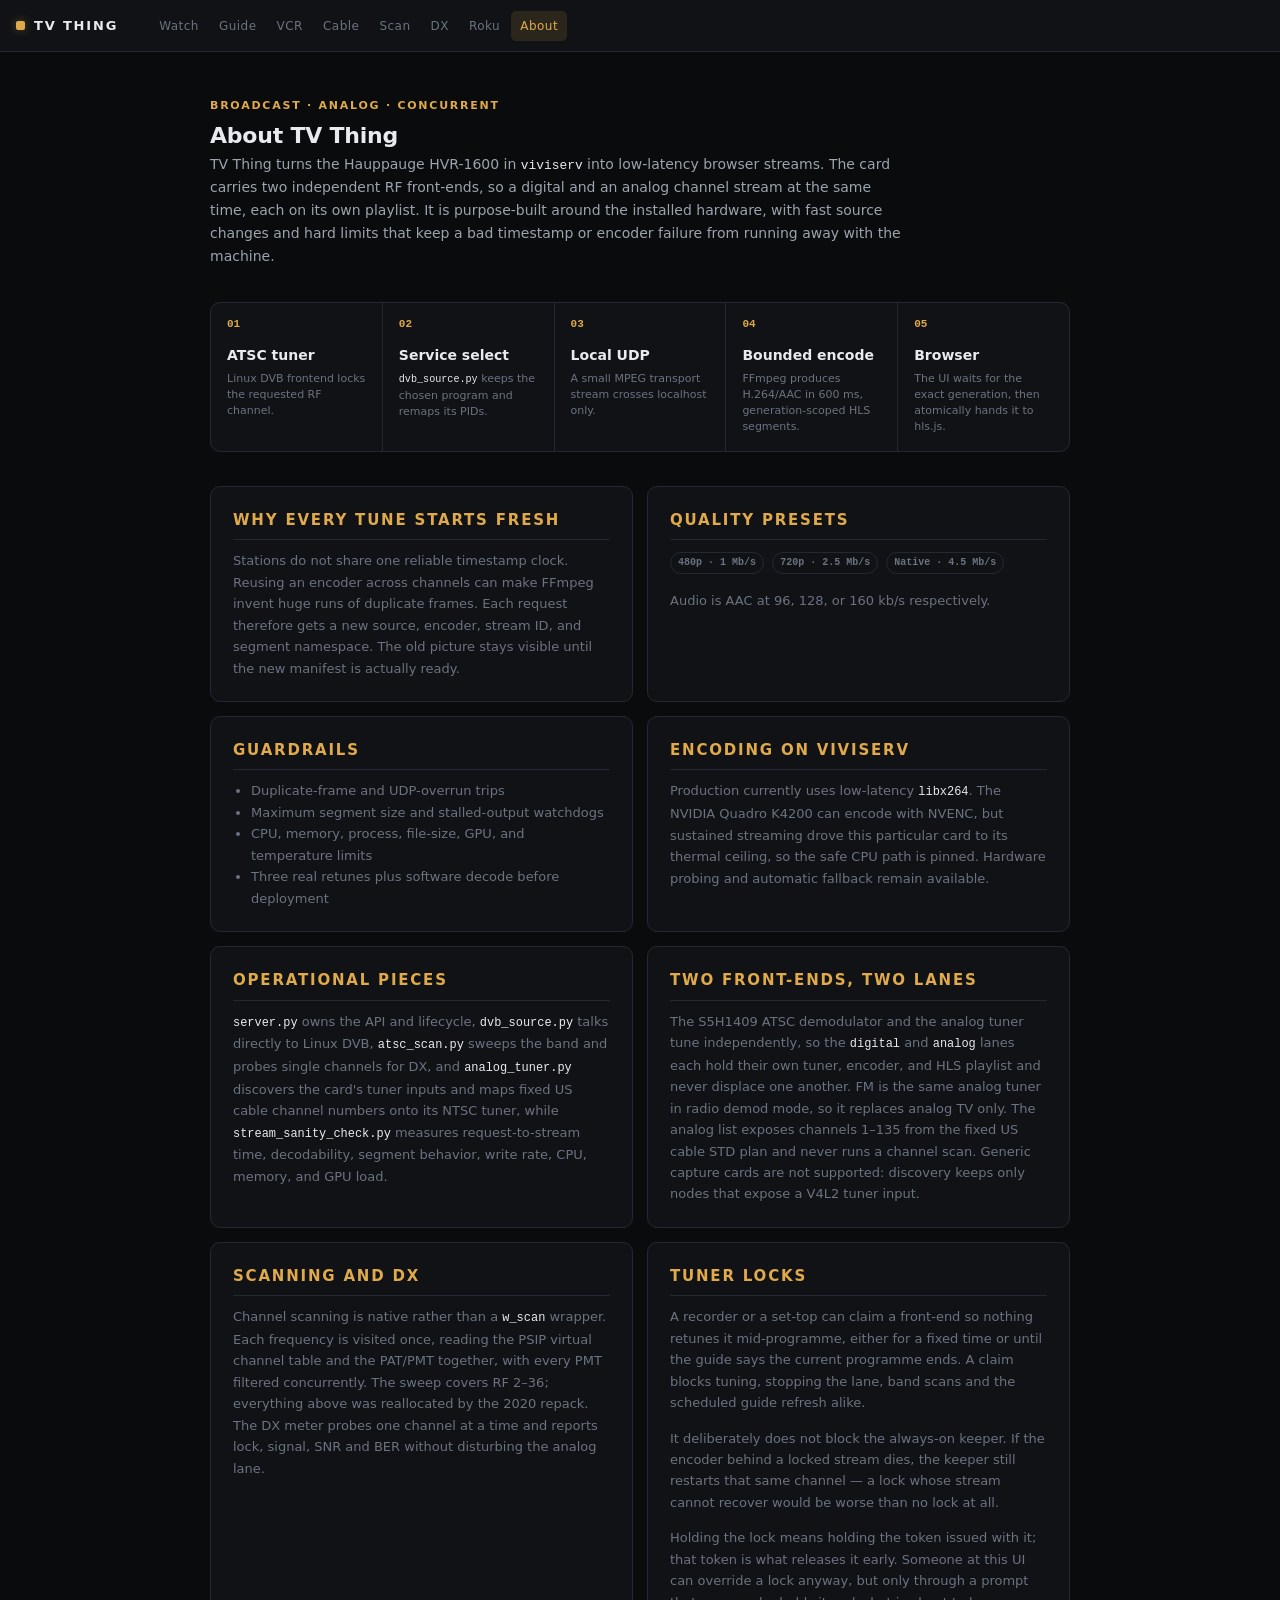
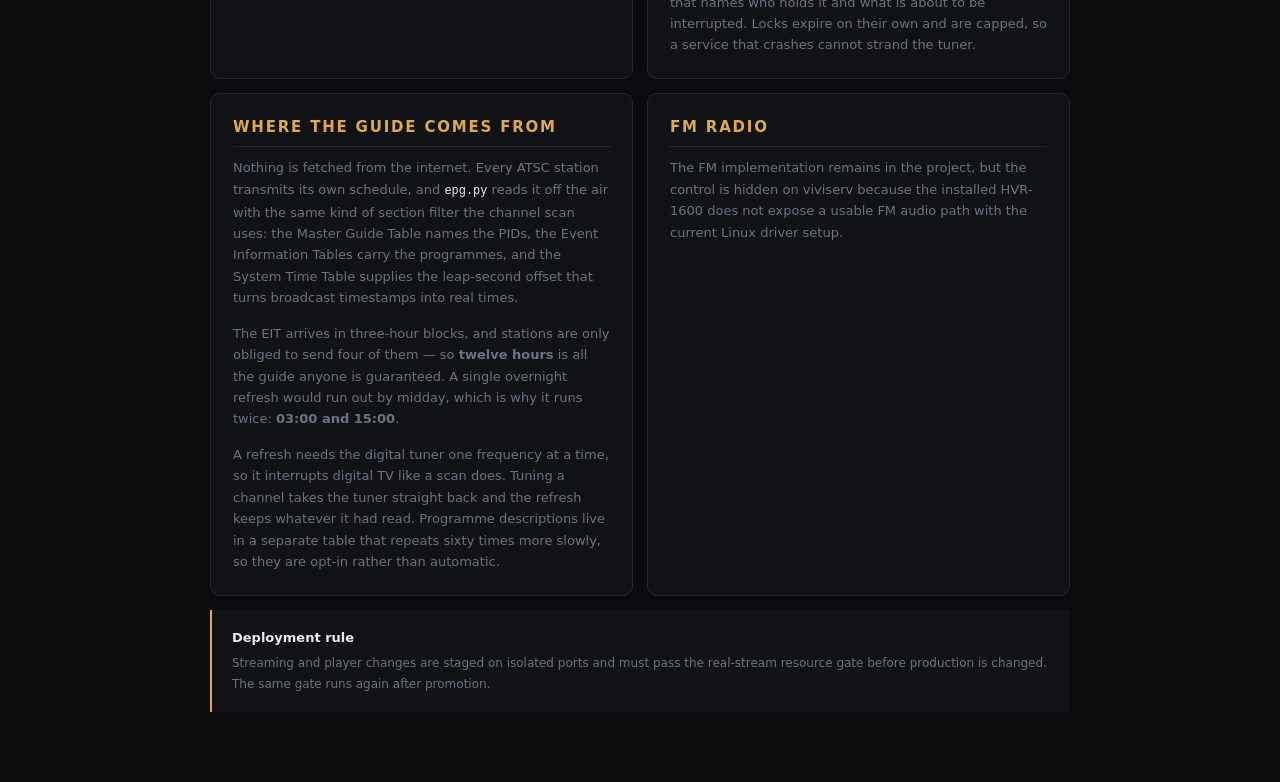
==== static/about.html @ 924cda26 "Roku engineering page and nav link roku.html shows what the Roku is showing and its generation, the " ====
<!DOCTYPE html>
<html lang="en">
<head>
  <meta charset="UTF-8">
  <meta name="viewport" content="width=device-width, initial-scale=1.0">
  <title>About · TV Thing</title>
  <link rel="icon" type="image/svg+xml" href="favicon.svg">
  <link rel="stylesheet" href="app.css">
  <style>
    body { min-height: 100vh; background: var(--bg); }
    .page { width: min(920px, calc(100% - 32px)); margin: 0 auto; padding: 46px 0 72px; }
    .eyebrow {
      color: var(--accent); font-size: 11px; font-weight: 700;
      letter-spacing: .16em; text-transform: uppercase;
    }
    h1 { margin: 10px 0 12px; font-size: clamp(32px, 6vw, 54px); line-height: 1; }
    .lede { max-width: 700px; color: var(--text-mute); font-size: 16px; line-height: 1.65; }
    .flow {
      display: grid; grid-template-columns: repeat(5, 1fr); gap: 1px;
      margin: 34px 0; overflow: hidden; border: 1px solid var(--border);
      border-radius: 10px; background: var(--border);
    }
    .flow-step { min-height: 108px; padding: 16px; background: var(--surface); }
    .flow-num { color: var(--accent); font: 600 11px/1 var(--mono); }
    .flow-name { margin-top: 15px; font-weight: 650; }
    .flow-sub { margin-top: 5px; color: var(--text-mute); font-size: 11px; line-height: 1.45; }
    .grid { display: grid; grid-template-columns: repeat(2, 1fr); gap: 14px; }
    .card { padding: 22px; border: 1px solid var(--border); border-radius: 10px; background: var(--surface); }
    .card h2 { margin: 0 0 10px; font-size: 15px; }
    .card p, .card li { color: var(--text-mute); font-size: 13px; line-height: 1.65; }
    .card p:last-child { margin-bottom: 0; }
    .card ul { margin: 8px 0 0; padding-left: 18px; }
    .tag {
      display: inline-block; margin: 2px 4px 2px 0; padding: 3px 7px;
      border: 1px solid var(--border); border-radius: 999px;
      color: var(--text-mute); font: 600 10px/1.4 var(--mono);
    }
    code { color: var(--text); font-family: var(--mono); font-size: .92em; }
    .note { margin-top: 14px; padding: 18px 20px; border-left: 2px solid var(--accent); background: var(--surface); }
    .note strong { display: block; margin-bottom: 5px; font-size: 13px; }
    .note span { color: var(--text-mute); font-size: 12px; line-height: 1.55; }
    @media (max-width: 760px) {
      .flow { grid-template-columns: 1fr; }
      .flow-step { min-height: 0; }
      .grid { grid-template-columns: 1fr; }
    }
  </style>
</head>
<body>
  <header class="topbar">
    <a class="brand" href="./"><span class="brand-mark"></span><span>TV Thing</span></a>
    <nav class="nav" aria-label="Pages">
      <a class="navlink" href="./">Watch</a>
      <a class="navlink" href="guide.html">Guide</a>
      <a class="navlink" href="vcr.html">VCR</a>
      <a class="navlink" href="cable.html">Cable</a>
      <a class="navlink" href="rescan.html">Scan</a>
      <a class="navlink" href="dx.html">DX</a>
      <a class="navlink" href="roku.html">Roku</a>
      <a class="navlink" href="about.html" aria-current="page">About</a>
    </nav>
  </header>

  <main class="page">
    <div class="eyebrow">Broadcast · analog · concurrent</div>
    <h1>About TV Thing</h1>
    <p class="lede">
      TV Thing turns the Hauppauge HVR-1600 in <code>viviserv</code> into
      low-latency browser streams. The card carries two independent RF
      front-ends, so a digital and an analog channel stream at the same time,
      each on its own playlist. It is purpose-built around the installed
      hardware, with fast source changes and hard limits that keep a bad
      timestamp or encoder failure from running away with the machine.
    </p>

    <section class="flow" aria-label="Broadcast processing path">
      <div class="flow-step"><div class="flow-num">01</div><div class="flow-name">ATSC tuner</div><div class="flow-sub">Linux DVB frontend locks the requested RF channel.</div></div>
      <div class="flow-step"><div class="flow-num">02</div><div class="flow-name">Service select</div><div class="flow-sub"><code>dvb_source.py</code> keeps the chosen program and remaps its PIDs.</div></div>
      <div class="flow-step"><div class="flow-num">03</div><div class="flow-name">Local UDP</div><div class="flow-sub">A small MPEG transport stream crosses localhost only.</div></div>
      <div class="flow-step"><div class="flow-num">04</div><div class="flow-name">Bounded encode</div><div class="flow-sub">FFmpeg produces H.264/AAC in 600 ms, generation-scoped HLS segments.</div></div>
      <div class="flow-step"><div class="flow-num">05</div><div class="flow-name">Browser</div><div class="flow-sub">The UI waits for the exact generation, then atomically hands it to hls.js.</div></div>
    </section>

    <section class="grid">
      <article class="card">
        <h2>Why every tune starts fresh</h2>
        <p>
          Stations do not share one reliable timestamp clock. Reusing an encoder
          across channels can make FFmpeg invent huge runs of duplicate frames.
          Each request therefore gets a new source, encoder, stream ID, and
          segment namespace. The old picture stays visible until the new
          manifest is actually ready.
        </p>
      </article>

      <article class="card">
        <h2>Quality presets</h2>
        <p>
          <span class="tag">480p · 1 Mb/s</span>
          <span class="tag">720p · 2.5 Mb/s</span>
          <span class="tag">Native · 4.5 Mb/s</span>
        </p>
        <p>Audio is AAC at 96, 128, or 160 kb/s respectively.</p>
      </article>

      <article class="card">
        <h2>Guardrails</h2>
        <ul>
          <li>Duplicate-frame and UDP-overrun trips</li>
          <li>Maximum segment size and stalled-output watchdogs</li>
          <li>CPU, memory, process, file-size, GPU, and temperature limits</li>
          <li>Three real retunes plus software decode before deployment</li>
        </ul>
      </article>

      <article class="card">
        <h2>Encoding on viviserv</h2>
        <p>
          Production currently uses low-latency <code>libx264</code>. The NVIDIA
          Quadro K4200 can encode with NVENC, but sustained streaming drove this
          particular card to its thermal ceiling, so the safe CPU path is pinned.
          Hardware probing and automatic fallback remain available.
        </p>
      </article>

      <article class="card">
        <h2>Operational pieces</h2>
        <p>
          <code>server.py</code> owns the API and lifecycle,
          <code>dvb_source.py</code> talks directly to Linux DVB,
          <code>atsc_scan.py</code> sweeps the band and probes single
          channels for DX, and
          <code>analog_tuner.py</code> discovers the card's tuner inputs and
          maps fixed US cable channel numbers onto its NTSC tuner, while
          <code>stream_sanity_check.py</code> measures request-to-stream time,
          decodability, segment behavior, write rate, CPU, memory, and GPU load.
        </p>
      </article>

      <article class="card">
        <h2>Two front-ends, two lanes</h2>
        <p>
          The S5H1409 ATSC demodulator and the analog tuner tune
          independently, so the <code>digital</code> and <code>analog</code>
          lanes each hold their own tuner, encoder, and HLS playlist and never
          displace one another. FM is the same analog tuner in radio demod
          mode, so it replaces analog TV only. The analog list exposes
          channels 1–135 from the fixed US cable STD plan and never runs a
          channel scan. Generic capture cards are not supported: discovery
          keeps only nodes that expose a V4L2 tuner input.
        </p>
      </article>

      <article class="card">
        <h2>Scanning and DX</h2>
        <p>
          Channel scanning is native rather than a <code>w_scan</code> wrapper.
          Each frequency is visited once, reading the PSIP virtual channel
          table and the PAT/PMT together, with every PMT filtered
          concurrently. The sweep covers RF 2–36; everything above was
          reallocated by the 2020 repack. The DX meter probes one channel at a
          time and reports lock, signal, SNR and BER without disturbing the
          analog lane.
        </p>
      </article>

      <article class="card">
        <h2>Tuner locks</h2>
        <p>
          A recorder or a set-top can claim a front-end so nothing retunes it
          mid-programme, either for a fixed time or until the guide says the
          current programme ends. A claim blocks tuning, stopping the lane,
          band scans and the scheduled guide refresh alike.
        </p>
        <p>
          It deliberately does not block the always-on keeper. If the encoder
          behind a locked stream dies, the keeper still restarts that same
          channel — a lock whose stream cannot recover would be worse than no
          lock at all.
        </p>
        <p>
          Holding the lock means holding the token issued with it; that token
          is what releases it early. Someone at this UI can override a lock
          anyway, but only through a prompt that names who holds it and what
          is about to be interrupted. Locks expire on their own and are
          capped, so a service that crashes cannot strand the tuner.
        </p>
      </article>

      <article class="card">
        <h2>Where the guide comes from</h2>
        <p>
          Nothing is fetched from the internet. Every ATSC station transmits
          its own schedule, and <code>epg.py</code> reads it off the air with
          the same kind of section filter the channel scan uses: the Master
          Guide Table names the PIDs, the Event Information Tables carry the
          programmes, and the System Time Table supplies the leap-second
          offset that turns broadcast timestamps into real times.
        </p>
        <p>
          The EIT arrives in three-hour blocks, and stations are only obliged
          to send four of them — so <strong>twelve hours</strong> is all the
          guide anyone is guaranteed. A single overnight refresh would run out
          by midday, which is why it runs twice: <strong>03:00 and
          15:00</strong>.
        </p>
        <p>
          A refresh needs the digital tuner one frequency at a time, so it
          interrupts digital TV like a scan does. Tuning a channel takes the
          tuner straight back and the refresh keeps whatever it had read.
          Programme descriptions live in a separate table that repeats sixty
          times more slowly, so they are opt-in rather than automatic.
        </p>
      </article>

      <article class="card">
        <h2>FM radio</h2>
        <p>
          The FM implementation remains in the project, but the control is hidden
          on viviserv because the installed HVR-1600 does not expose a usable FM
          audio path with the current Linux driver setup.
        </p>
      </article>
    </section>

    <aside class="note">
      <strong>Deployment rule</strong>
      <span>Streaming and player changes are staged on isolated ports and must pass the real-stream resource gate before production is changed. The same gate runs again after promotion.</span>
    </aside>
  </main>
</body>
</html>
---- static/app.css ----
/* TV Thing — shared interface styles */

:root {
  color-scheme: dark;

  --bg: #0a0b0d;
  --surface: #101216;
  --surface-2: #161920;
  --surface-3: #1d212a;
  --border: #232833;
  --border-strong: #313846;

  --text: #e8eaed;
  --text-dim: #9ba3af;
  --text-mute: #6b7280;

  --accent: #e0a94a;
  --accent-soft: rgba(224, 169, 74, 0.13);
  --accent-line: rgba(224, 169, 74, 0.38);

  --ok: #4ade80;
  --warn: #fbbf24;
  --err: #f87171;

  --r-sm: 5px;
  --r-md: 8px;
  --r-lg: 12px;
  --r-full: 999px;

  --font: ui-sans-serif, system-ui, -apple-system, "Segoe UI", Roboto,
          "Helvetica Neue", Arial, sans-serif;
  --mono: ui-monospace, SFMono-Regular, "SF Mono", Menlo, Consolas, monospace;

  --header-h: 52px;
  --transport-h: 56px;
  --panel-w: 340px;

  --ease: cubic-bezier(0.2, 0, 0.2, 1);
}

* { box-sizing: border-box; margin: 0; padding: 0; }

html, body { height: 100%; }

/* A component's own display rule must never resurrect a hidden element
   (the FM Radio tab showed despite `hidden`). */
[hidden] { display: none !important; }

body {
  background: var(--bg);
  color: var(--text);
  font-family: var(--font);
  font-size: 14px;
  line-height: 1.5;
  -webkit-font-smoothing: antialiased;
}

:focus-visible {
  outline: 2px solid var(--accent);
  outline-offset: 2px;
  border-radius: var(--r-sm);
}

.num { font-variant-numeric: tabular-nums; }

/* ---------- Top bar ---------- */

.topbar {
  display: flex;
  align-items: center;
  gap: 14px;
  height: var(--header-h);
  padding: 0 16px;
  background: var(--surface);
  border-bottom: 1px solid var(--border);
  flex-shrink: 0;
}

.brand {
  display: flex;
  align-items: center;
  gap: 9px;
  font-size: 13px;
  font-weight: 650;
  letter-spacing: 0.14em;
  text-transform: uppercase;
  color: var(--text);
  text-decoration: none;
  white-space: nowrap;
}

.brand-mark {
  width: 9px;
  height: 9px;
  border-radius: 2px;
  background: var(--accent);
  box-shadow: 0 0 10px var(--accent-line);
  flex-shrink: 0;
}

.spacer { flex: 1; }

/* Every page carries the same brand + nav, in the same order, left-aligned,
   so the links sit at identical x positions no matter which page is open or
   whether it has a scrollbar. Page-specific controls go in .topbar-tools on
   the right, where they cannot push the nav around. */
.nav {
  display: flex;
  align-items: center;
  gap: 2px;
  margin-left: 18px;
  min-width: 0;
  overflow-x: auto;
  scrollbar-width: none;
}
.nav::-webkit-scrollbar { display: none; }

.topbar-tools {
  display: flex;
  align-items: center;
  gap: 10px;
  margin-left: auto;
  min-width: 0;
  padding-left: 12px;
}

.navlink {
  color: var(--text-mute);
  text-decoration: none;
  font-size: 12px;
  font-weight: 500;
  letter-spacing: 0.04em;
  padding: 6px 9px;
  border-radius: var(--r-sm);
  transition: color 0.15s var(--ease), background 0.15s var(--ease);
  white-space: nowrap;
}
.navlink:hover { color: var(--text); background: var(--surface-3); }
.navlink[aria-current="page"] {
  color: var(--accent);
  background: var(--accent-soft);
}

@media (max-width: 720px) {
  .topbar { gap: 8px; padding: 0 10px; }
  .nav { margin-left: 4px; }
  .navlink { padding: 6px 7px; }
}
@media (max-width: 560px) {
  .brand > span:last-child { display: none; }
}

/* ---------- Segmented control ---------- */

.segmented {
  display: inline-flex;
  padding: 2px;
  gap: 2px;
  background: var(--surface-2);
  border: 1px solid var(--border);
  border-radius: var(--r-md);
}

.segmented button {
  display: inline-flex;
  align-items: center;
  gap: 6px;
  padding: 5px 13px;
  font-family: inherit;
  font-size: 12px;
  font-weight: 600;
  letter-spacing: 0.04em;
  color: var(--text-mute);
  background: none;
  border: none;
  border-radius: 6px;
  cursor: pointer;
  transition: all 0.15s var(--ease);
  white-space: nowrap;
}
.segmented button:hover { color: var(--text-dim); background: var(--surface-3); }
.segmented button[aria-selected="true"] {
  background: var(--accent-soft);
  color: var(--accent);
  box-shadow: inset 0 0 0 1px var(--accent-line);
}

/* ---------- Buttons ---------- */

.btn {
  display: inline-flex;
  align-items: center;
  justify-content: center;
  gap: 7px;
  padding: 7px 15px;
  font-family: inherit;
  font-size: 12px;
  font-weight: 600;
  letter-spacing: 0.04em;
  color: var(--text-dim);
  background: var(--surface-2);
  border: 1px solid var(--border-strong);
  border-radius: var(--r-md);
  cursor: pointer;
  transition: all 0.15s var(--ease);
  white-space: nowrap;
}
.btn:hover:not(:disabled) {
  background: var(--surface-3);
  color: var(--text);
  border-color: #3d4553;
}
.btn:disabled { opacity: 0.4; cursor: not-allowed; }

.btn-accent {
  background: var(--accent);
  border-color: var(--accent);
  color: #16130c;
}
.btn-accent:hover:not(:disabled) {
  background: #eab452;
  border-color: #eab452;
  color: #16130c;
}

.btn-icon { padding: 7px 10px; }

/* ---------- Status pill ---------- */

.status-pill {
  display: inline-flex;
  align-items: center;
  gap: 7px;
  padding: 4px 11px 4px 9px;
  font-size: 11.5px;
  font-weight: 500;
  color: var(--text-dim);
  background: var(--surface-2);
  border: 1px solid var(--border);
  border-radius: var(--r-full);
  max-width: 42ch;
  overflow: hidden;
  text-overflow: ellipsis;
  white-space: nowrap;
}

.dot {
  width: 6px;
  height: 6px;
  border-radius: 50%;
  background: var(--text-mute);
  flex-shrink: 0;
  transition: background 0.2s var(--ease), box-shadow 0.2s var(--ease);
}
.dot.live { background: var(--ok); box-shadow: 0 0 8px rgba(74, 222, 128, 0.6); }
.dot.busy { background: var(--warn); box-shadow: 0 0 8px rgba(251, 191, 36, 0.5); }
.dot.error { background: var(--err); box-shadow: 0 0 8px rgba(248, 113, 113, 0.5); }

/* ---------- Signal meter ---------- */

.meter {
  display: flex;
  align-items: flex-end;
  gap: 2px;
  height: 13px;
}
.meter i {
  display: block;
  width: 3px;
  background: var(--surface-3);
  border-radius: 1px;
  transition: background 0.25s var(--ease);
}
.meter i:nth-child(1) { height: 38%; }
.meter i:nth-child(2) { height: 54%; }
.meter i:nth-child(3) { height: 70%; }
.meter i:nth-child(4) { height: 85%; }
.meter i:nth-child(5) { height: 100%; }
.meter i.on { background: var(--accent); }

/* ---------- Lists ---------- */

.list { display: flex; flex-direction: column; }

.list-item {
  display: flex;
  align-items: center;
  gap: 11px;
  width: 100%;
  padding: 9px 14px;
  font-family: inherit;
  font-size: 13px;
  text-align: left;
  color: var(--text-dim);
  background: none;
  border: none;
  border-left: 2px solid transparent;
  border-bottom: 1px solid var(--border);
  cursor: pointer;
  transition: background 0.12s var(--ease), color 0.12s var(--ease);
}
.list-item:hover { background: var(--surface-2); color: var(--text); }
.list-item[aria-current="true"] {
  background: var(--accent-soft);
  border-left-color: var(--accent);
  color: var(--accent);
}

.item-key {
  min-width: 3.4em;
  font-weight: 650;
  font-size: 12.5px;
  color: var(--text-mute);
  font-variant-numeric: tabular-nums;
  flex-shrink: 0;
}
.list-item:hover .item-key { color: var(--text-dim); }
.list-item[aria-current="true"] .item-key { color: var(--accent); }

.item-body { min-width: 0; flex: 1; }
.item-name {
  overflow: hidden;
  text-overflow: ellipsis;
  white-space: nowrap;
  font-weight: 500;
}
.item-sub {
  font-size: 11px;
  color: var(--text-mute);
  overflow: hidden;
  text-overflow: ellipsis;
  white-space: nowrap;
}

.item-tag {
  font-size: 10.5px;
  font-weight: 600;
  letter-spacing: 0.05em;
  color: var(--text-mute);
  background: var(--surface-2);
  border: 1px solid var(--border);
  border-radius: var(--r-sm);
  padding: 2px 6px;
  flex-shrink: 0;
  font-variant-numeric: tabular-nums;
}

/* ---------- Form fields ---------- */

.field {
  width: 100%;
  padding: 8px 12px;
  font-family: inherit;
  font-size: 13px;
  color: var(--text);
  background: var(--surface-2);
  border: 1px solid var(--border);
  border-radius: var(--r-md);
  transition: border-color 0.15s var(--ease);
}
.field::placeholder { color: var(--text-mute); }
.field:focus {
  outline: none;
  border-color: var(--accent-line);
}

/* ---------- Notices ---------- */

.notice {
  padding: 12px 14px;
  font-size: 12.5px;
  line-height: 1.6;
  color: var(--text-dim);
  background: var(--surface-2);
  border: 1px solid var(--border);
  border-left: 2px solid var(--warn);
  border-radius: var(--r-md);
}
.notice strong { color: var(--text); font-weight: 600; }
.notice code {
  font-family: var(--mono);
  font-size: 11.5px;
  color: var(--accent);
  background: rgba(0, 0, 0, 0.35);
  padding: 1px 5px;
  border-radius: 3px;
  word-break: break-word;
}
.notice.error { border-left-color: var(--err); }

/* ---------- Scrollbars ---------- */

.scroll {
  overflow-y: auto;
  scrollbar-width: thin;
  scrollbar-color: var(--border-strong) transparent;
}
.scroll::-webkit-scrollbar { width: 8px; }
.scroll::-webkit-scrollbar-track { background: transparent; }
.scroll::-webkit-scrollbar-thumb {
  background: var(--border-strong);
  border-radius: 4px;
  border: 2px solid var(--surface);
}
.scroll::-webkit-scrollbar-thumb:hover { background: #3d4553; }

/* ---------- Section heading ---------- */

.section-label {
  font-size: 10.5px;
  font-weight: 700;
  letter-spacing: 0.13em;
  text-transform: uppercase;
  color: var(--text-mute);
}

/* ---------- Document pages (about / rescan) ---------- */

.page {
  max-width: 860px;
  margin: 0 auto;
  padding: 32px 24px 64px;
}

.page h1 {
  font-size: 22px;
  font-weight: 650;
  letter-spacing: -0.01em;
  margin-bottom: 6px;
}

.page .lede {
  color: var(--text-dim);
  font-size: 14px;
  margin-bottom: 32px;
}

.page h2 {
  font-size: 12px;
  font-weight: 700;
  letter-spacing: 0.12em;
  text-transform: uppercase;
  color: var(--accent);
  margin: 36px 0 14px;
  padding-bottom: 8px;
  border-bottom: 1px solid var(--border);
}

.page p { color: var(--text-dim); margin-bottom: 14px; }
.page a { color: var(--accent); }

.card {
  background: var(--surface);
  border: 1px solid var(--border);
  border-radius: var(--r-lg);
  padding: 18px;
}

.grid-2 {
  display: grid;
  grid-template-columns: repeat(auto-fit, minmax(240px, 1fr));
  gap: 14px;
}

.kv { display: flex; flex-direction: column; gap: 9px; }
.kv-row {
  display: flex;
  justify-content: space-between;
  gap: 16px;
  font-size: 13px;
  padding-bottom: 9px;
  border-bottom: 1px solid var(--border);
}
.kv-row:last-child { border-bottom: none; padding-bottom: 0; }
.kv-row dt { color: var(--text-mute); }
.kv-row dd { color: var(--text); text-align: right; font-variant-numeric: tabular-nums; }

@media (max-width: 640px) {
  .page { padding: 24px 16px 48px; }
}
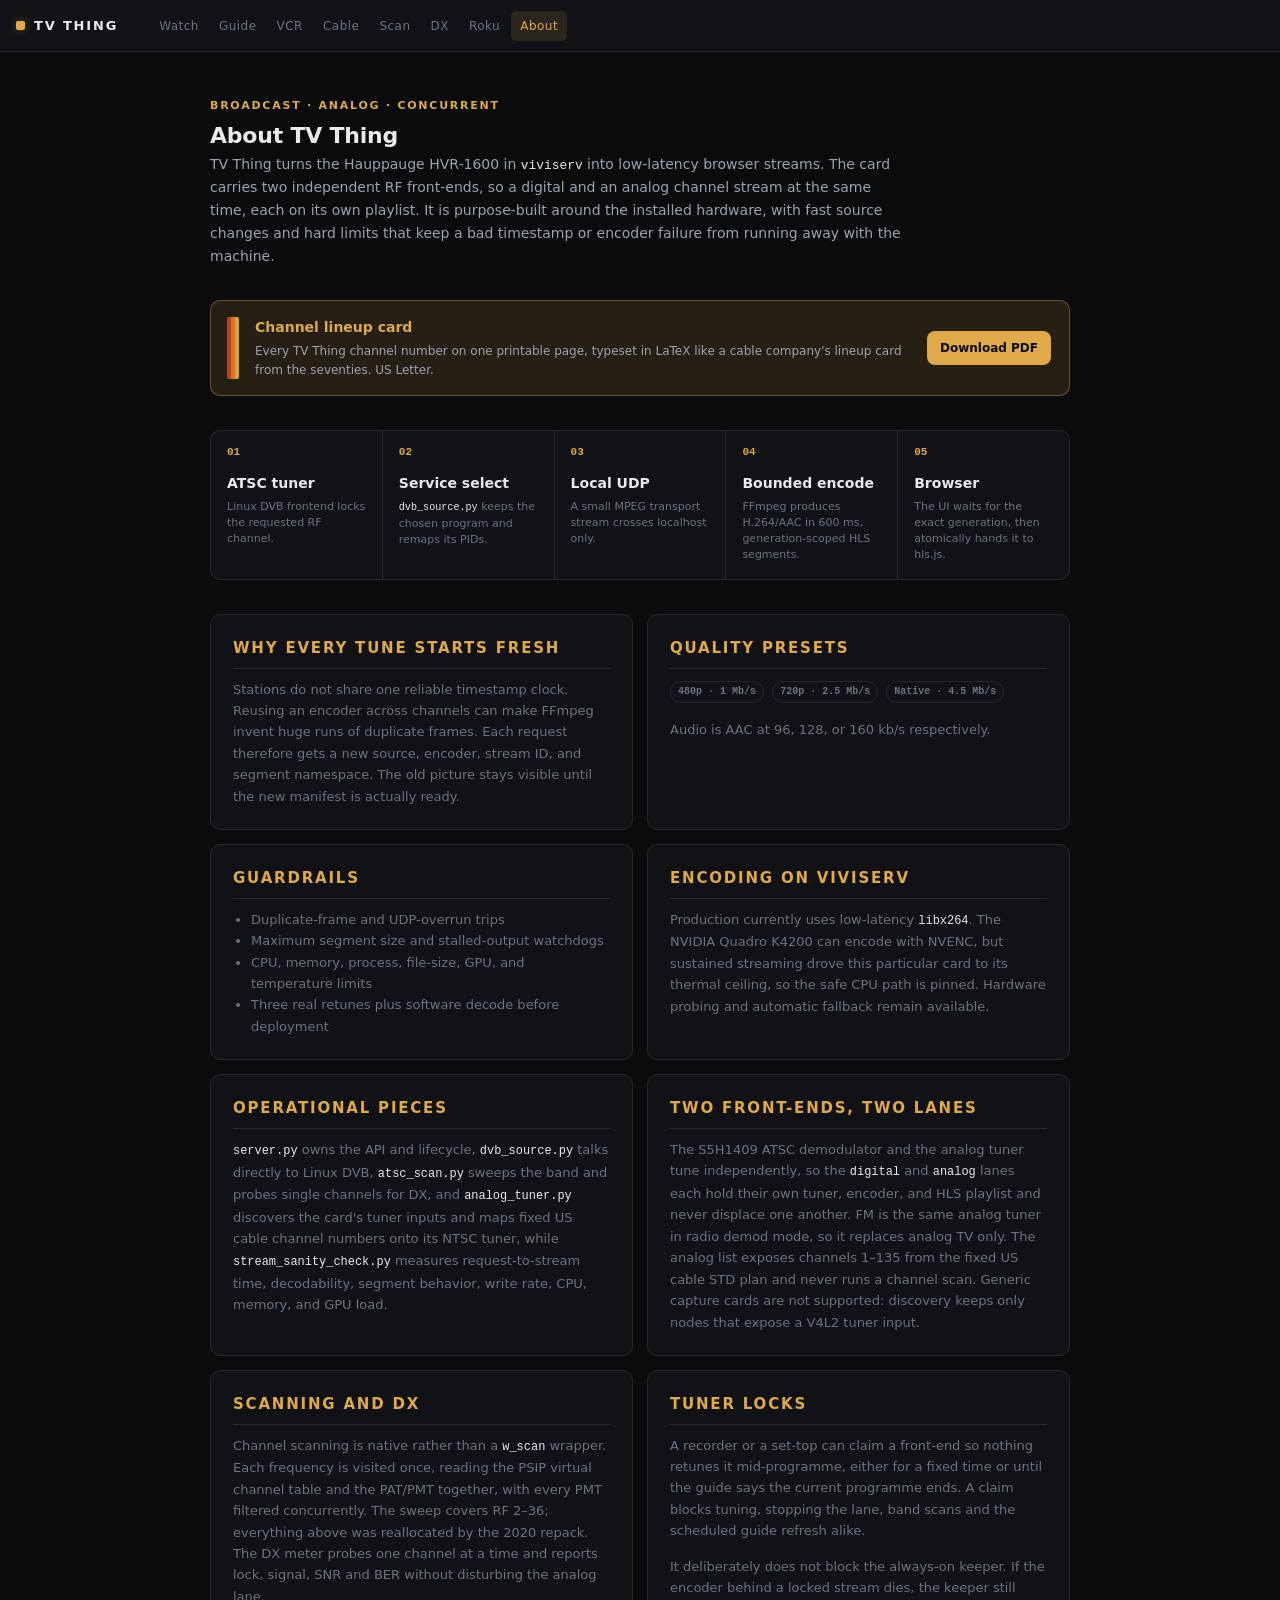
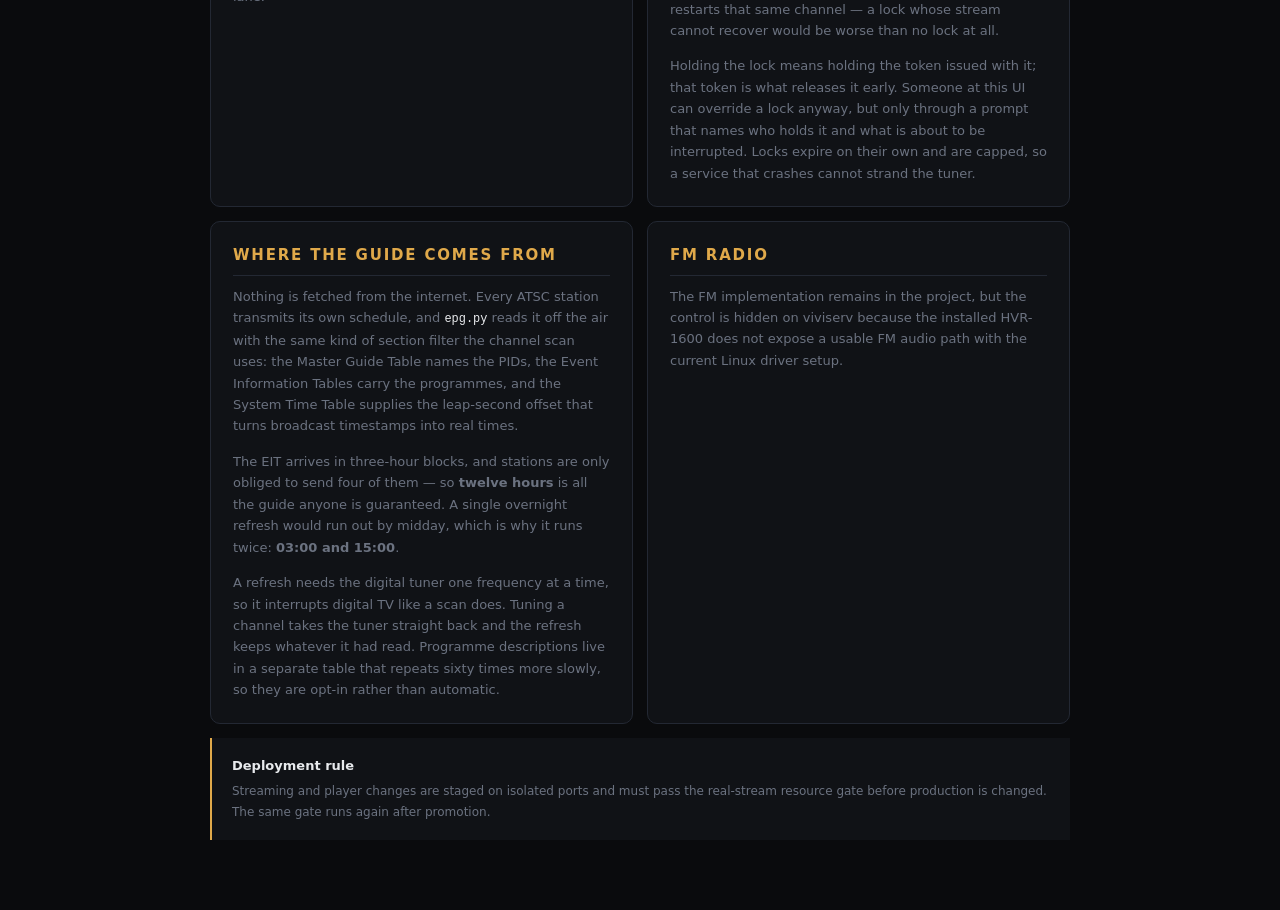
==== commit 08ccad88: "Lineup card: the channel numbers as a printable seventies cable card The About page now offers stati" ====
--- a/static/about.html
+++ b/static/about.html
@@ -36,6 +36,26 @@
       color: var(--text-mute); font: 600 10px/1.4 var(--mono);
     }
     code { color: var(--text); font-family: var(--mono); font-size: .92em; }
+    .lineup-dl {
+      display: flex; align-items: center; gap: 16px;
+      margin: 28px 0 0; padding: 16px 18px 16px 16px;
+      border: 1px solid var(--accent-line); border-radius: 10px;
+      background: var(--accent-soft); color: var(--text); text-decoration: none;
+    }
+    .lineup-dl:hover { border-color: var(--accent); }
+    /* The printed card's rust, orange and mustard stripe, stood on end. */
+    .lineup-dl-stripe {
+      flex-shrink: 0; align-self: stretch; width: 12px; border-radius: 2px;
+      background: linear-gradient(90deg, #b5441c 0 30%, transparent 30% 35%,
+                  #db7525 35% 65%, transparent 65% 70%, #dca42e 70%);
+    }
+    .lineup-dl-text { flex: 1; min-width: 0; }
+    .lineup-dl-text strong { display: block; font-size: 14px; }
+    .lineup-dl-text span { display: block; margin-top: 4px; color: var(--text-dim); font-size: 12px; line-height: 1.55; }
+    .lineup-dl-action {
+      flex-shrink: 0; padding: 8px 13px; border-radius: var(--r-md);
+      background: var(--accent); color: var(--bg); font-size: 12px; font-weight: 700;
+    }
     .note { margin-top: 14px; padding: 18px 20px; border-left: 2px solid var(--accent); background: var(--surface); }
     .note strong { display: block; margin-bottom: 5px; font-size: 13px; }
     .note span { color: var(--text-mute); font-size: 12px; line-height: 1.55; }
@@ -43,6 +63,8 @@
       .flow { grid-template-columns: 1fr; }
       .flow-step { min-height: 0; }
       .grid { grid-template-columns: 1fr; }
+      .lineup-dl { flex-wrap: wrap; }
+      .lineup-dl-stripe { display: none; }
     }
   </style>
 </head>
@@ -73,6 +95,16 @@
       timestamp or encoder failure from running away with the machine.
     </p>
 
+    <a class="lineup-dl" href="lineup-card.pdf" download="TV Thing channel lineup.pdf">
+      <span class="lineup-dl-stripe" aria-hidden="true"></span>
+      <span class="lineup-dl-text">
+        <strong>Channel lineup card</strong>
+        <span>Every TV Thing channel number on one printable page, typeset in
+          LaTeX like a cable company's lineup card from the seventies. US Letter.</span>
+      </span>
+      <span class="lineup-dl-action">Download PDF</span>
+    </a>
+
     <section class="flow" aria-label="Broadcast processing path">
       <div class="flow-step"><div class="flow-num">01</div><div class="flow-name">ATSC tuner</div><div class="flow-sub">Linux DVB frontend locks the requested RF channel.</div></div>
       <div class="flow-step"><div class="flow-num">02</div><div class="flow-name">Service select</div><div class="flow-sub"><code>dvb_source.py</code> keeps the chosen program and remaps its PIDs.</div></div>
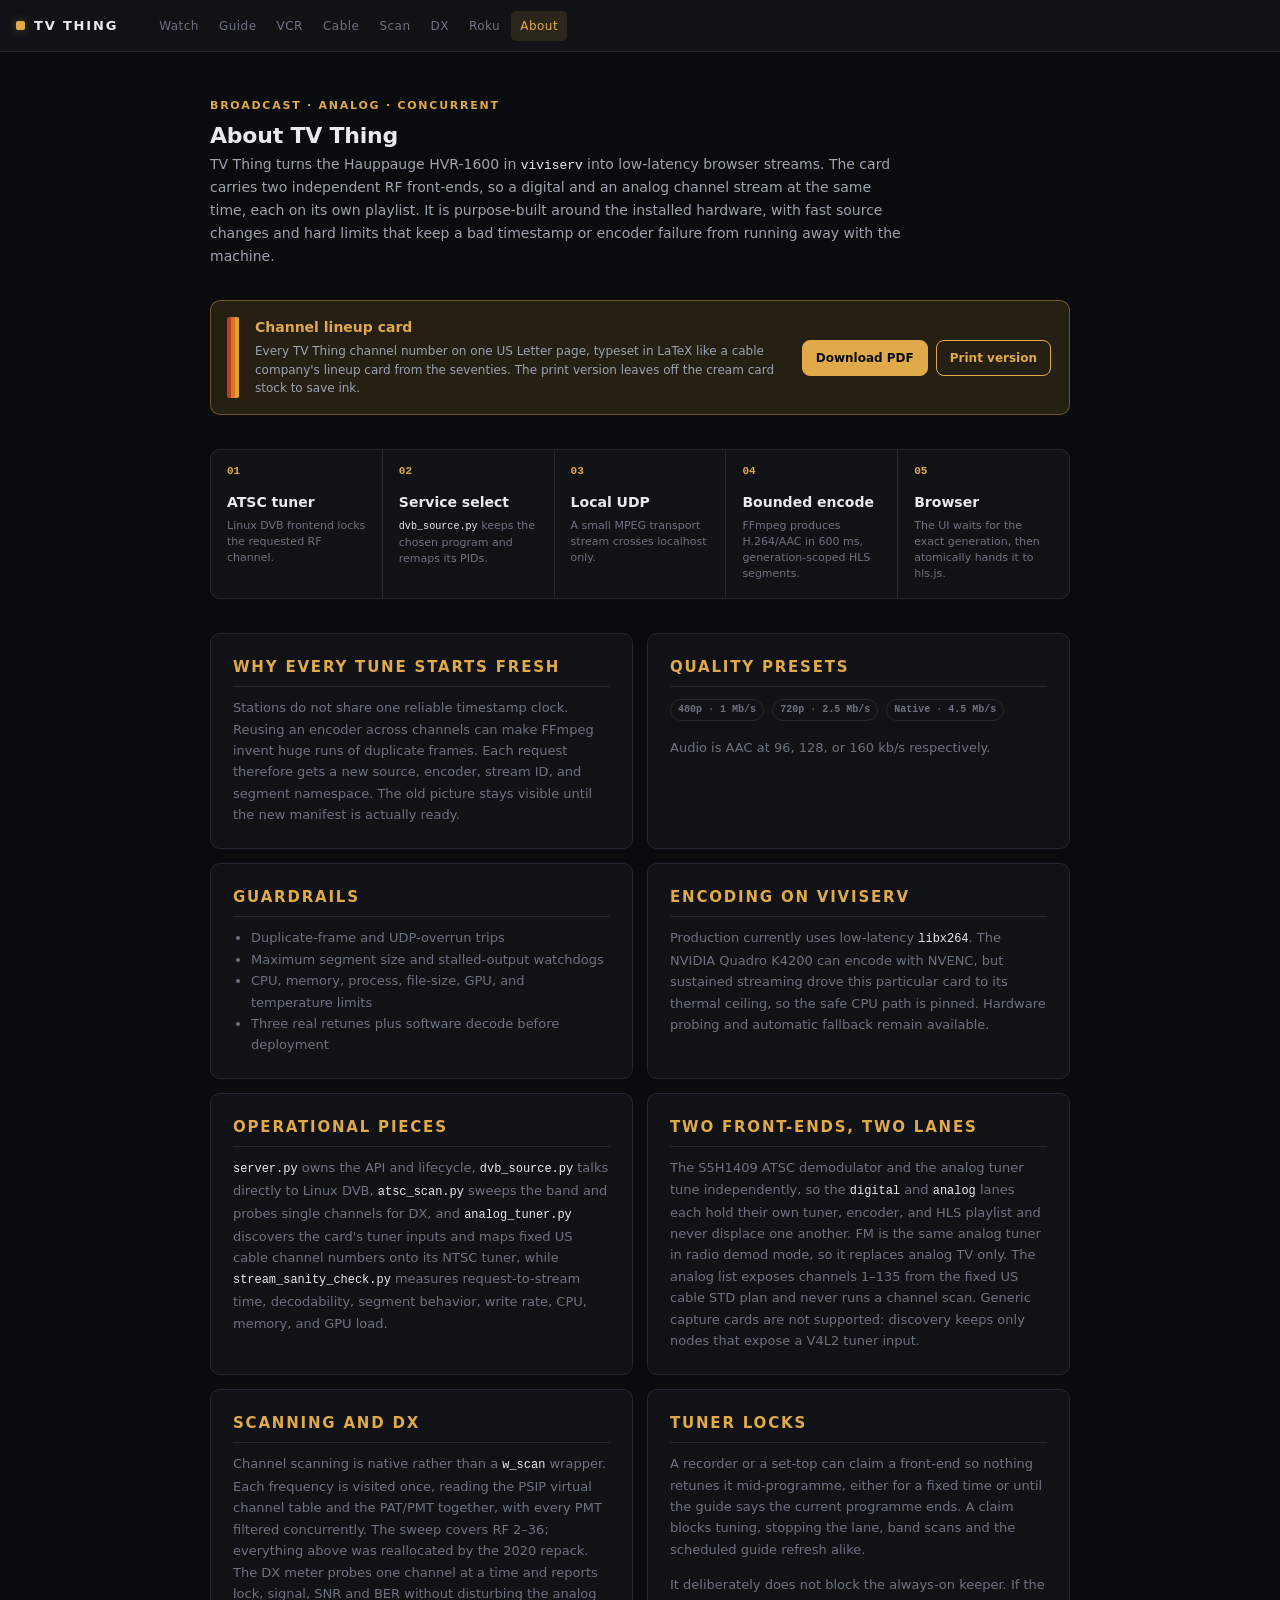
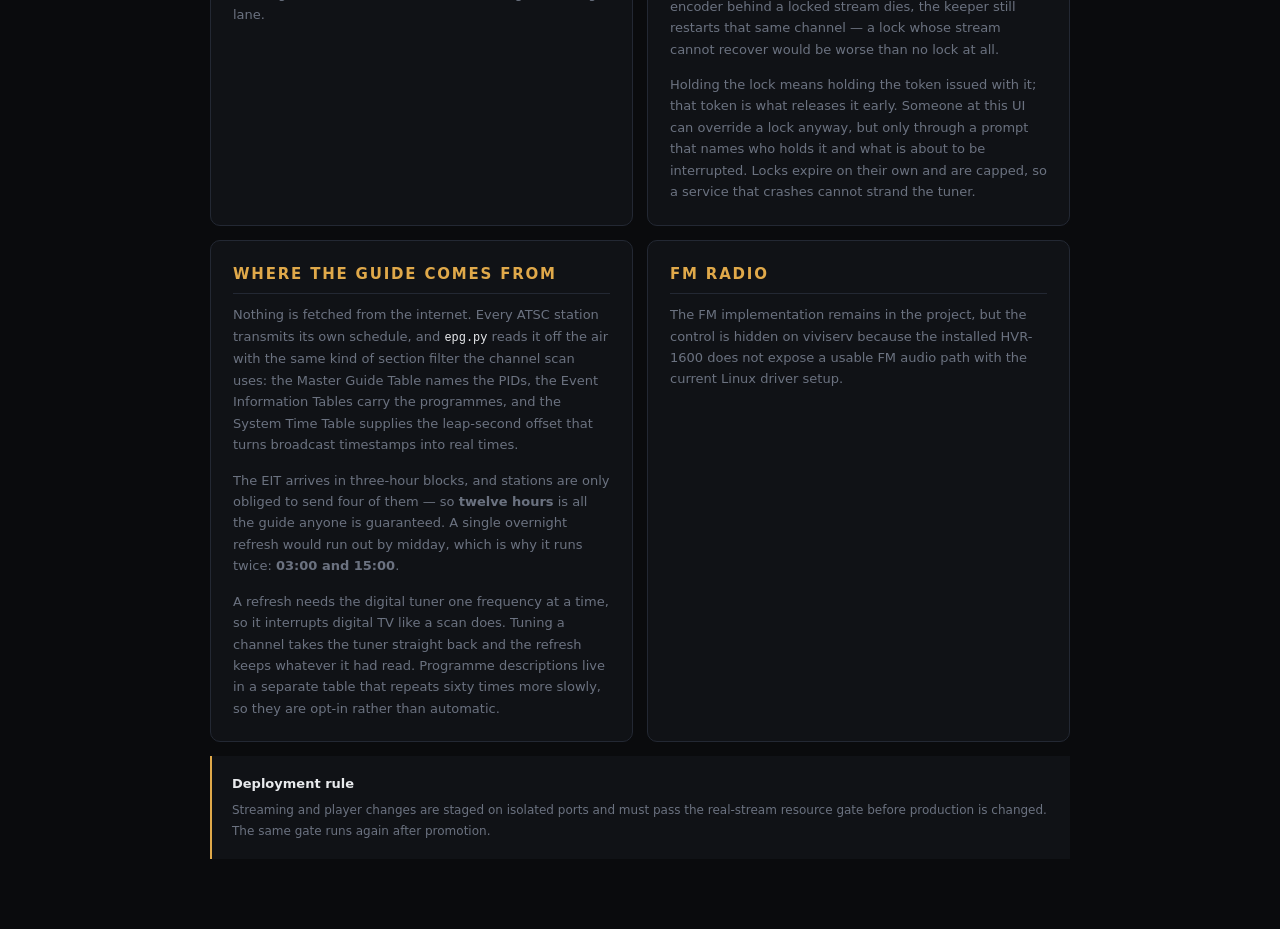
==== commit cef08119: "Lineup card: a print version on white paper The cream card stock fills the whole page, which a home " ====
--- a/static/about.html
+++ b/static/about.html
@@ -40,9 +40,8 @@
       display: flex; align-items: center; gap: 16px;
       margin: 28px 0 0; padding: 16px 18px 16px 16px;
       border: 1px solid var(--accent-line); border-radius: 10px;
-      background: var(--accent-soft); color: var(--text); text-decoration: none;
-    }
-    .lineup-dl:hover { border-color: var(--accent); }
+      background: var(--accent-soft);
+    }
     /* The printed card's rust, orange and mustard stripe, stood on end. */
     .lineup-dl-stripe {
       flex-shrink: 0; align-self: stretch; width: 12px; border-radius: 2px;
@@ -50,12 +49,18 @@
                   #db7525 35% 65%, transparent 65% 70%, #dca42e 70%);
     }
     .lineup-dl-text { flex: 1; min-width: 0; }
-    .lineup-dl-text strong { display: block; font-size: 14px; }
+    .lineup-dl-text strong { display: block; color: var(--accent); font-size: 14px; }
     .lineup-dl-text span { display: block; margin-top: 4px; color: var(--text-dim); font-size: 12px; line-height: 1.55; }
-    .lineup-dl-action {
-      flex-shrink: 0; padding: 8px 13px; border-radius: var(--r-md);
+    .lineup-dl-actions { display: flex; flex-shrink: 0; gap: 8px; }
+    /* Two classes deep, to outrank app.css's .page a. */
+    .lineup-dl .lineup-dl-action {
+      padding: 8px 13px; border: 1px solid var(--accent); border-radius: var(--r-md);
       background: var(--accent); color: var(--bg); font-size: 12px; font-weight: 700;
-    }
+      text-decoration: none; white-space: nowrap;
+    }
+    .lineup-dl .lineup-dl-action:hover { filter: brightness(1.1); }
+    .lineup-dl .lineup-dl-action.secondary { background: transparent; color: var(--accent); }
+    .lineup-dl .lineup-dl-action.secondary:hover { background: var(--accent-soft); filter: none; }
     .note { margin-top: 14px; padding: 18px 20px; border-left: 2px solid var(--accent); background: var(--surface); }
     .note strong { display: block; margin-bottom: 5px; font-size: 13px; }
     .note span { color: var(--text-mute); font-size: 12px; line-height: 1.55; }
@@ -63,8 +68,9 @@
       .flow { grid-template-columns: 1fr; }
       .flow-step { min-height: 0; }
       .grid { grid-template-columns: 1fr; }
-      .lineup-dl { flex-wrap: wrap; }
+      .lineup-dl { flex-direction: column; align-items: stretch; gap: 14px; }
       .lineup-dl-stripe { display: none; }
+      .lineup-dl-actions .lineup-dl-action { flex: 1; text-align: center; }
     }
   </style>
 </head>
@@ -95,15 +101,19 @@
       timestamp or encoder failure from running away with the machine.
     </p>
 
-    <a class="lineup-dl" href="lineup-card.pdf" download="TV Thing channel lineup.pdf">
+    <section class="lineup-dl" aria-label="Channel lineup card">
       <span class="lineup-dl-stripe" aria-hidden="true"></span>
       <span class="lineup-dl-text">
         <strong>Channel lineup card</strong>
-        <span>Every TV Thing channel number on one printable page, typeset in
-          LaTeX like a cable company's lineup card from the seventies. US Letter.</span>
+        <span>Every TV Thing channel number on one US Letter page, typeset in
+          LaTeX like a cable company's lineup card from the seventies. The print
+          version leaves off the cream card stock to save ink.</span>
       </span>
-      <span class="lineup-dl-action">Download PDF</span>
-    </a>
+      <span class="lineup-dl-actions">
+        <a class="lineup-dl-action" href="lineup-card.pdf" download="TV Thing channel lineup.pdf">Download PDF</a>
+        <a class="lineup-dl-action secondary" href="lineup-card-print.pdf" download="TV Thing channel lineup (print).pdf">Print version</a>
+      </span>
+    </section>
 
     <section class="flow" aria-label="Broadcast processing path">
       <div class="flow-step"><div class="flow-num">01</div><div class="flow-name">ATSC tuner</div><div class="flow-sub">Linux DVB frontend locks the requested RF channel.</div></div>
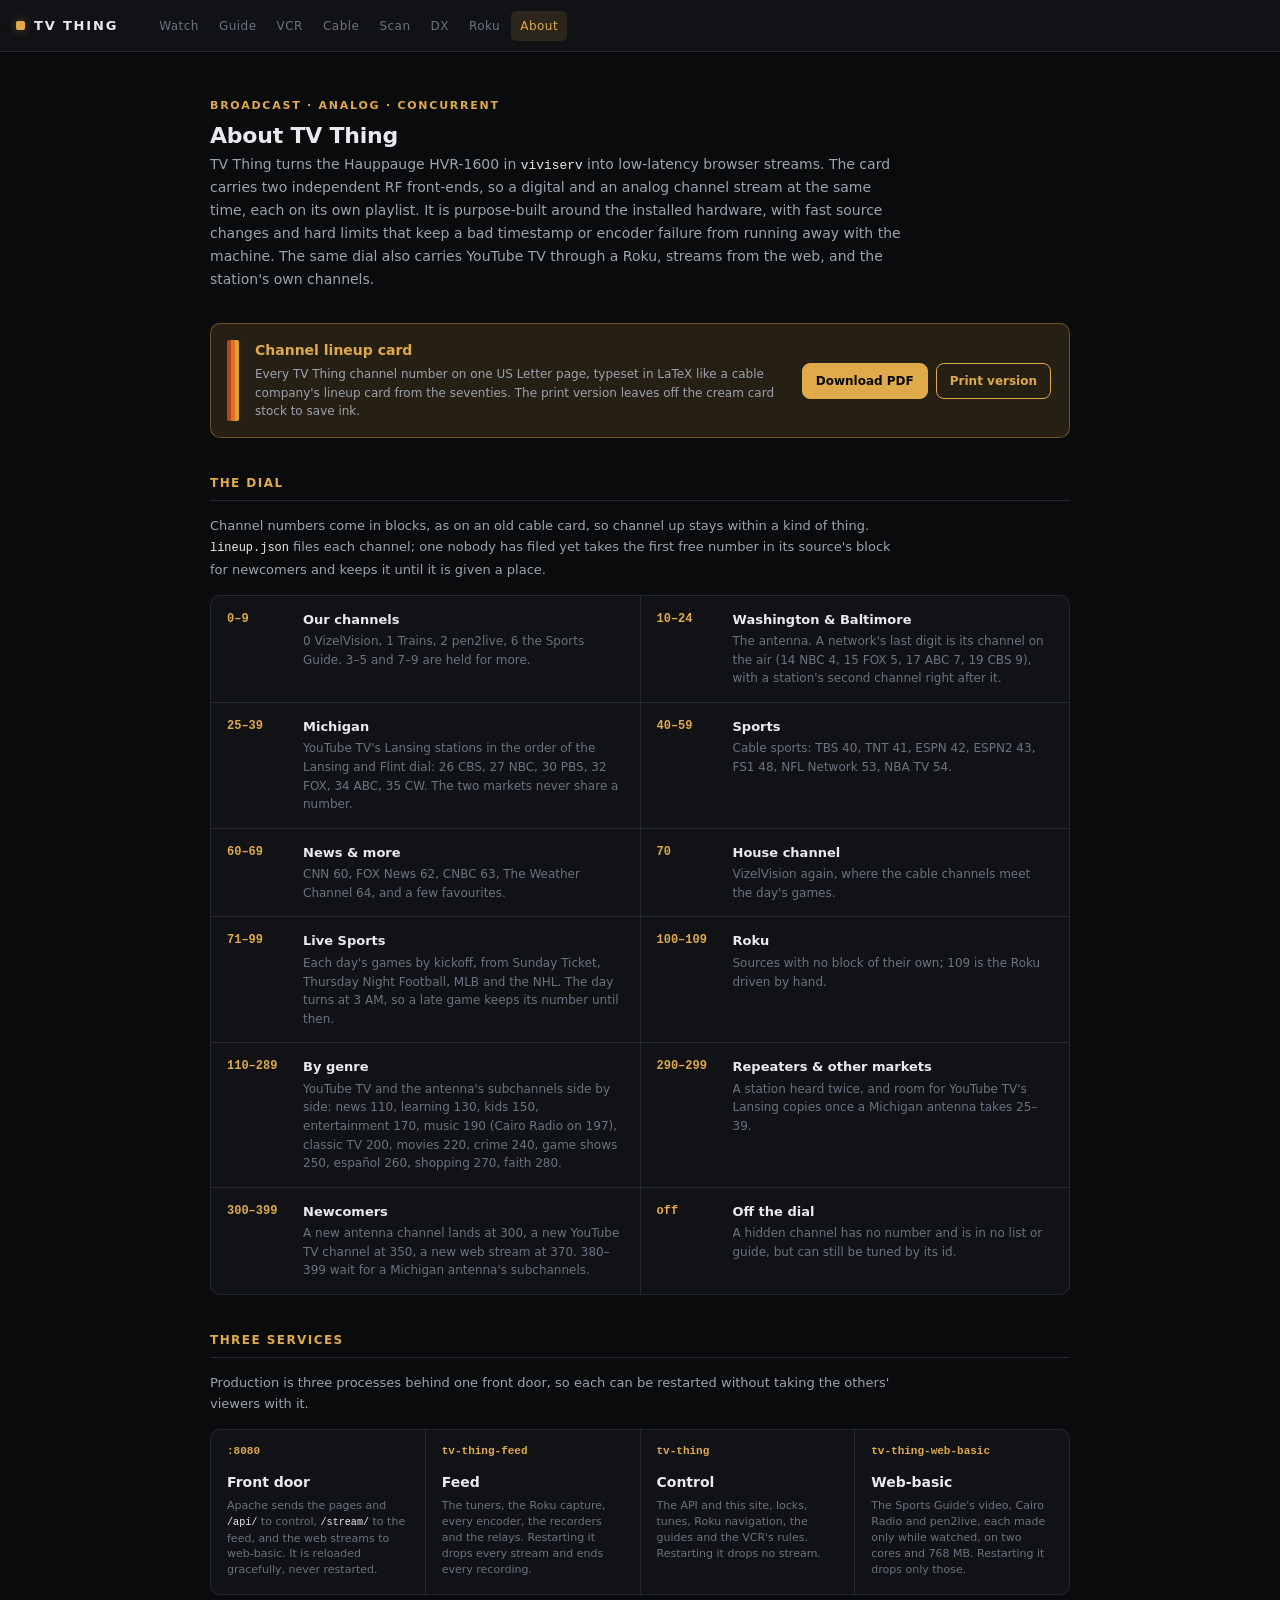
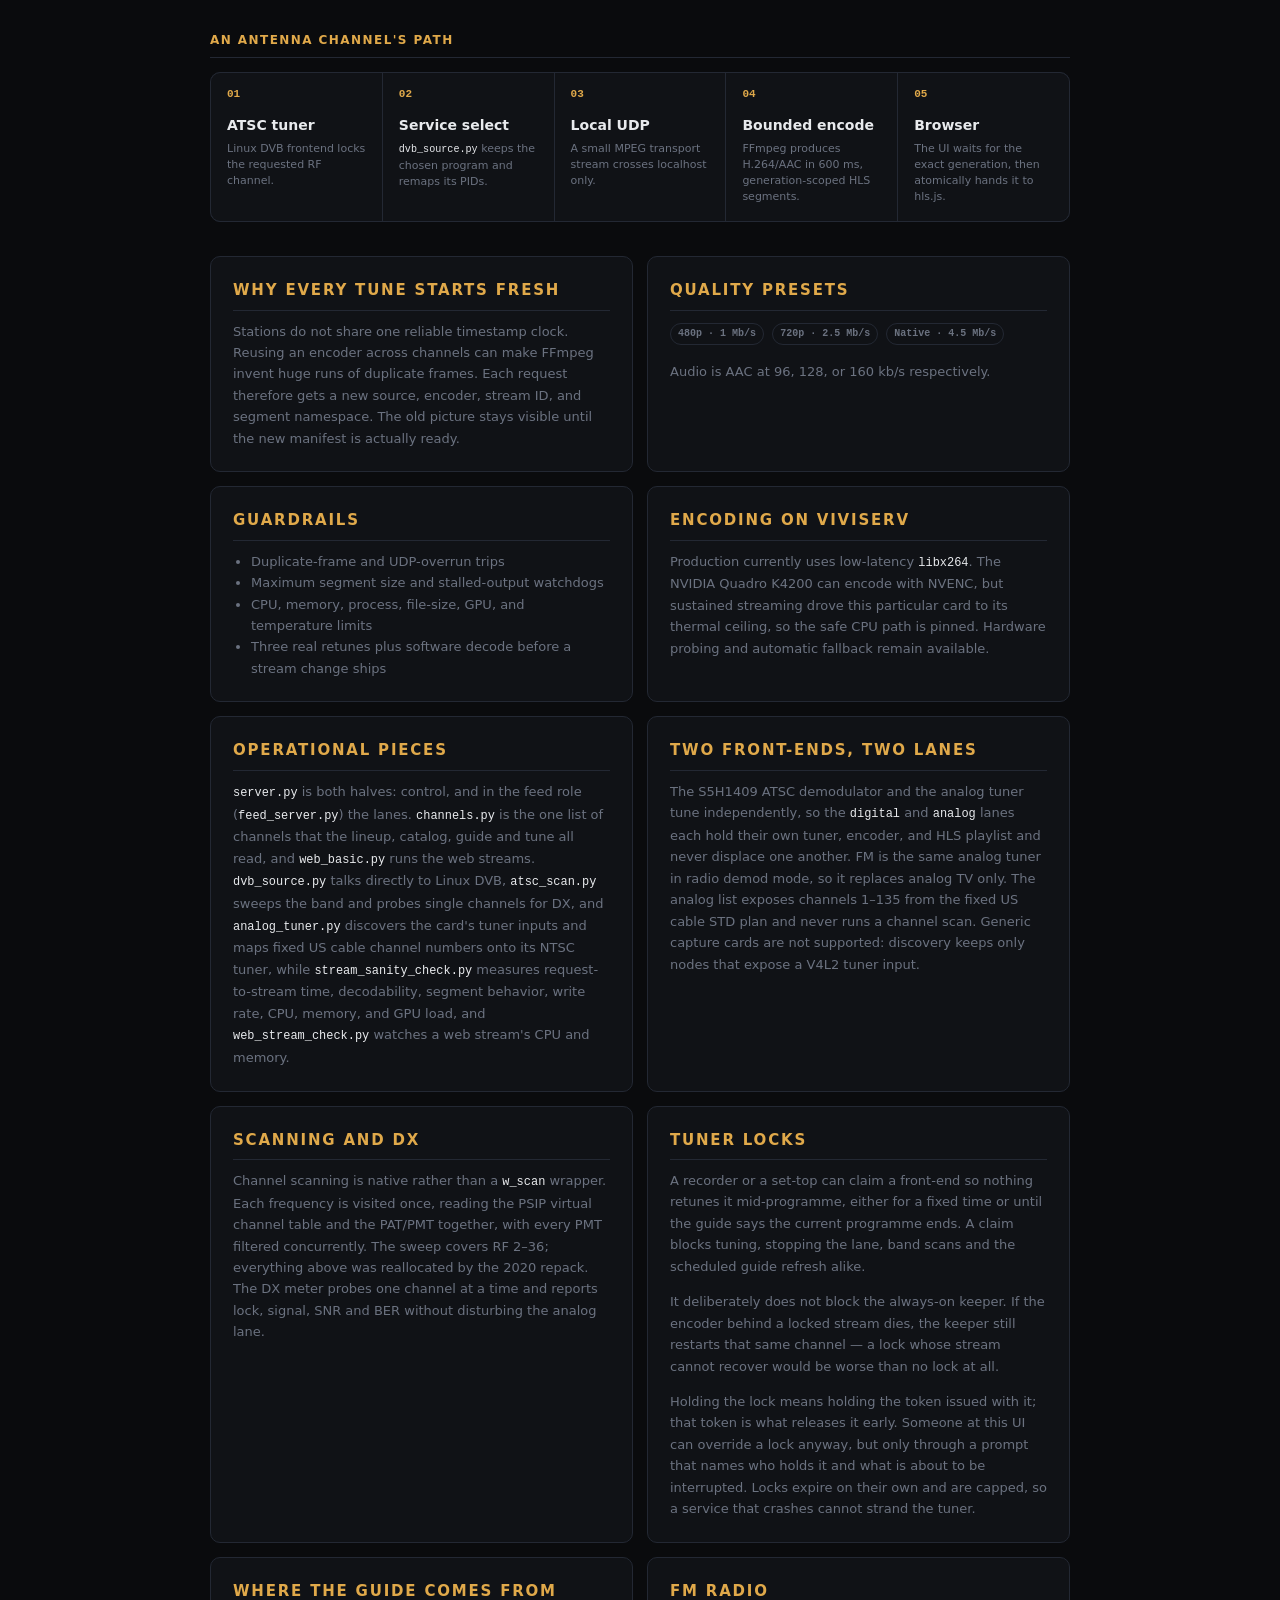
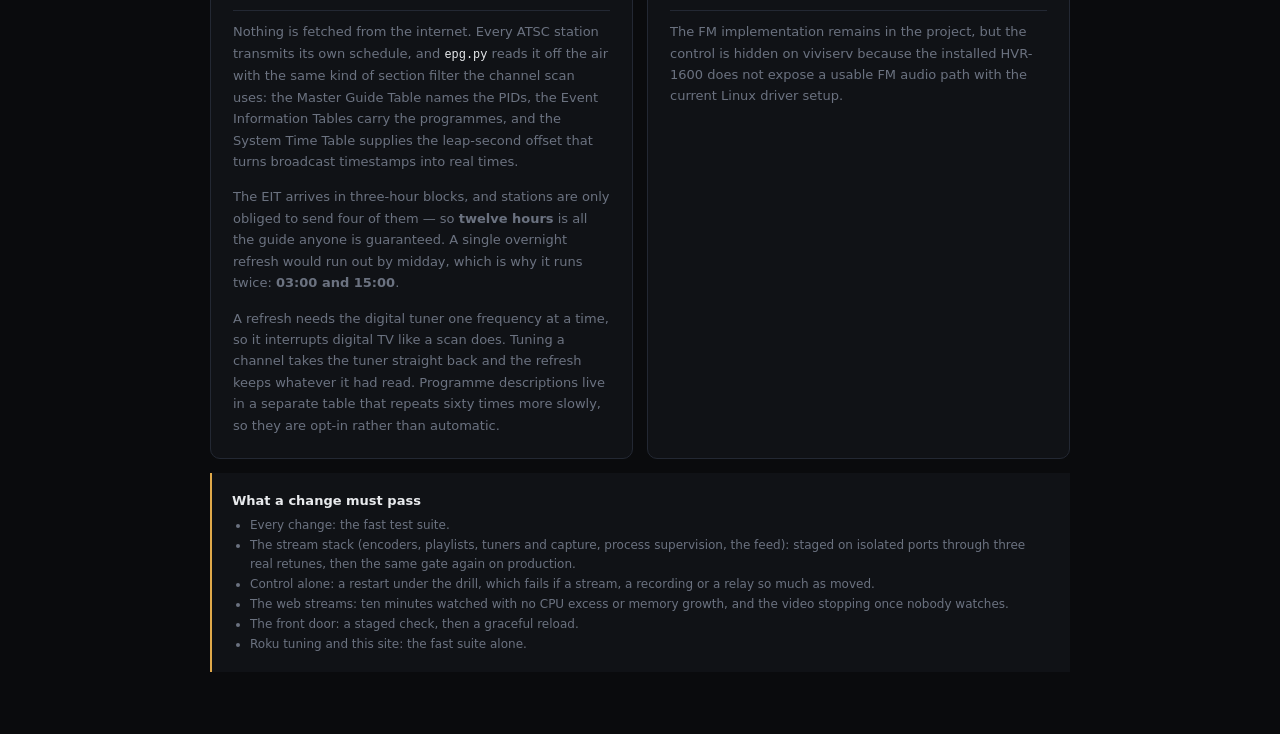
==== commit 37a3b3e9: "The About page and the OpenAPI document describe the dial and the three services About gains the v4." ====
--- a/static/about.html
+++ b/static/about.html
@@ -17,7 +17,7 @@
     .lede { max-width: 700px; color: var(--text-mute); font-size: 16px; line-height: 1.65; }
     .flow {
       display: grid; grid-template-columns: repeat(5, 1fr); gap: 1px;
-      margin: 34px 0; overflow: hidden; border: 1px solid var(--border);
+      margin: 0 0 34px; overflow: hidden; border: 1px solid var(--border);
       border-radius: 10px; background: var(--border);
     }
     .flow-step { min-height: 108px; padding: 16px; background: var(--surface); }
@@ -61,13 +61,32 @@
     .lineup-dl .lineup-dl-action:hover { filter: brightness(1.1); }
     .lineup-dl .lineup-dl-action.secondary { background: transparent; color: var(--accent); }
     .lineup-dl .lineup-dl-action.secondary:hover { background: var(--accent-soft); filter: none; }
+    .section-title {
+      margin: 40px 0 6px; color: var(--text-dim); font-size: 11px; font-weight: 700;
+      letter-spacing: .16em; text-transform: uppercase;
+    }
+    .section-lede { max-width: 700px; margin: 0 0 14px; color: var(--text-mute); font-size: 13px; line-height: 1.65; }
+    /* The dial: one cell per block of numbers, like the lineup card's headings. */
+    .dial {
+      display: grid; grid-template-columns: repeat(2, 1fr); gap: 1px; margin: 0;
+      overflow: hidden; border: 1px solid var(--border); border-radius: 10px; background: var(--border);
+    }
+    .dial > div { display: flex; gap: 14px; padding: 14px 16px; background: var(--surface); }
+    .dial dt { flex: 0 0 62px; color: var(--accent); font: 600 12px/1.6 var(--mono); }
+    .dial dd { margin: 0; min-width: 0; }
+    .dial strong { display: block; font-size: 13px; }
+    .dial span { display: block; margin-top: 3px; color: var(--text-mute); font-size: 12px; line-height: 1.55; }
+    .flow.services { grid-template-columns: repeat(4, 1fr); margin-top: 0; }
     .note { margin-top: 14px; padding: 18px 20px; border-left: 2px solid var(--accent); background: var(--surface); }
     .note strong { display: block; margin-bottom: 5px; font-size: 13px; }
     .note span { color: var(--text-mute); font-size: 12px; line-height: 1.55; }
+    .note ul { margin: 0; padding-left: 18px; }
+    .note li { color: var(--text-mute); font-size: 12px; line-height: 1.65; }
     @media (max-width: 760px) {
       .flow { grid-template-columns: 1fr; }
       .flow-step { min-height: 0; }
       .grid { grid-template-columns: 1fr; }
+      .dial, .flow.services { grid-template-columns: 1fr; }
       .lineup-dl { flex-direction: column; align-items: stretch; gap: 14px; }
       .lineup-dl-stripe { display: none; }
       .lineup-dl-actions .lineup-dl-action { flex: 1; text-align: center; }
@@ -99,6 +118,8 @@
       each on its own playlist. It is purpose-built around the installed
       hardware, with fast source changes and hard limits that keep a bad
       timestamp or encoder failure from running away with the machine.
+      The same dial also carries YouTube TV through a Roku, streams from the
+      web, and the station's own channels.
     </p>
 
     <section class="lineup-dl" aria-label="Channel lineup card">
@@ -115,6 +136,41 @@
       </span>
     </section>
 
+    <h2 class="section-title">The dial</h2>
+    <p class="section-lede">
+      Channel numbers come in blocks, as on an old cable card, so channel up
+      stays within a kind of thing. <code>lineup.json</code> files each
+      channel; one nobody has filed yet takes the first free number in its
+      source's block for newcomers and keeps it until it is given a place.
+    </p>
+    <dl class="dial">
+      <div><dt>0–9</dt><dd><strong>Our channels</strong><span>0 VizelVision, 1 Trains, 2 pen2live, 6 the Sports Guide. 3–5 and 7–9 are held for more.</span></dd></div>
+      <div><dt>10–24</dt><dd><strong>Washington &amp; Baltimore</strong><span>The antenna. A network's last digit is its channel on the air (14 NBC 4, 15 FOX 5, 17 ABC 7, 19 CBS 9), with a station's second channel right after it.</span></dd></div>
+      <div><dt>25–39</dt><dd><strong>Michigan</strong><span>YouTube TV's Lansing stations in the order of the Lansing and Flint dial: 26 CBS, 27 NBC, 30 PBS, 32 FOX, 34 ABC, 35 CW. The two markets never share a number.</span></dd></div>
+      <div><dt>40–59</dt><dd><strong>Sports</strong><span>Cable sports: TBS 40, TNT 41, ESPN 42, ESPN2 43, FS1 48, NFL Network 53, NBA TV 54.</span></dd></div>
+      <div><dt>60–69</dt><dd><strong>News &amp; more</strong><span>CNN 60, FOX News 62, CNBC 63, The Weather Channel 64, and a few favourites.</span></dd></div>
+      <div><dt>70</dt><dd><strong>House channel</strong><span>VizelVision again, where the cable channels meet the day's games.</span></dd></div>
+      <div><dt>71–99</dt><dd><strong>Live Sports</strong><span>Each day's games by kickoff, from Sunday Ticket, Thursday Night Football, MLB and the NHL. The day turns at 3 AM, so a late game keeps its number until then.</span></dd></div>
+      <div><dt>100–109</dt><dd><strong>Roku</strong><span>Sources with no block of their own; 109 is the Roku driven by hand.</span></dd></div>
+      <div><dt>110–289</dt><dd><strong>By genre</strong><span>YouTube TV and the antenna's subchannels side by side: news 110, learning 130, kids 150, entertainment 170, music 190 (Cairo Radio on 197), classic TV 200, movies 220, crime 240, game shows 250, español 260, shopping 270, faith 280.</span></dd></div>
+      <div><dt>290–299</dt><dd><strong>Repeaters &amp; other markets</strong><span>A station heard twice, and room for YouTube TV's Lansing copies once a Michigan antenna takes 25–39.</span></dd></div>
+      <div><dt>300–399</dt><dd><strong>Newcomers</strong><span>A new antenna channel lands at 300, a new YouTube TV channel at 350, a new web stream at 370. 380–399 wait for a Michigan antenna's subchannels.</span></dd></div>
+      <div><dt>off</dt><dd><strong>Off the dial</strong><span>A hidden channel has no number and is in no list or guide, but can still be tuned by its id.</span></dd></div>
+    </dl>
+
+    <h2 class="section-title">Three services</h2>
+    <p class="section-lede">
+      Production is three processes behind one front door, so each can be
+      restarted without taking the others' viewers with it.
+    </p>
+    <section class="flow services" aria-label="Services">
+      <div class="flow-step"><div class="flow-num">:8080</div><div class="flow-name">Front door</div><div class="flow-sub">Apache sends the pages and <code>/api/</code> to control, <code>/stream/</code> to the feed, and the web streams to web-basic. It is reloaded gracefully, never restarted.</div></div>
+      <div class="flow-step"><div class="flow-num">tv-thing-feed</div><div class="flow-name">Feed</div><div class="flow-sub">The tuners, the Roku capture, every encoder, the recorders and the relays. Restarting it drops every stream and ends every recording.</div></div>
+      <div class="flow-step"><div class="flow-num">tv-thing</div><div class="flow-name">Control</div><div class="flow-sub">The API and this site, locks, tunes, Roku navigation, the guides and the VCR's rules. Restarting it drops no stream.</div></div>
+      <div class="flow-step"><div class="flow-num">tv-thing-web-basic</div><div class="flow-name">Web-basic</div><div class="flow-sub">The Sports Guide's video, Cairo Radio and pen2live, each made only while watched, on two cores and 768 MB. Restarting it drops only those.</div></div>
+    </section>
+
+    <h2 class="section-title">An antenna channel's path</h2>
     <section class="flow" aria-label="Broadcast processing path">
       <div class="flow-step"><div class="flow-num">01</div><div class="flow-name">ATSC tuner</div><div class="flow-sub">Linux DVB frontend locks the requested RF channel.</div></div>
       <div class="flow-step"><div class="flow-num">02</div><div class="flow-name">Service select</div><div class="flow-sub"><code>dvb_source.py</code> keeps the chosen program and remaps its PIDs.</div></div>
@@ -151,7 +207,7 @@
           <li>Duplicate-frame and UDP-overrun trips</li>
           <li>Maximum segment size and stalled-output watchdogs</li>
           <li>CPU, memory, process, file-size, GPU, and temperature limits</li>
-          <li>Three real retunes plus software decode before deployment</li>
+          <li>Three real retunes plus software decode before a stream change ships</li>
         </ul>
       </article>
 
@@ -168,14 +224,19 @@
       <article class="card">
         <h2>Operational pieces</h2>
         <p>
-          <code>server.py</code> owns the API and lifecycle,
+          <code>server.py</code> is both halves: control, and in the feed
+          role (<code>feed_server.py</code>) the lanes.
+          <code>channels.py</code> is the one list of channels that the
+          lineup, catalog, guide and tune all read, and
+          <code>web_basic.py</code> runs the web streams.
           <code>dvb_source.py</code> talks directly to Linux DVB,
           <code>atsc_scan.py</code> sweeps the band and probes single
           channels for DX, and
           <code>analog_tuner.py</code> discovers the card's tuner inputs and
           maps fixed US cable channel numbers onto its NTSC tuner, while
           <code>stream_sanity_check.py</code> measures request-to-stream time,
-          decodability, segment behavior, write rate, CPU, memory, and GPU load.
+          decodability, segment behavior, write rate, CPU, memory, and GPU load,
+          and <code>web_stream_check.py</code> watches a web stream's CPU and memory.
         </p>
       </article>
 
@@ -266,8 +327,15 @@
     </section>
 
     <aside class="note">
-      <strong>Deployment rule</strong>
-      <span>Streaming and player changes are staged on isolated ports and must pass the real-stream resource gate before production is changed. The same gate runs again after promotion.</span>
+      <strong>What a change must pass</strong>
+      <ul>
+        <li>Every change: the fast test suite.</li>
+        <li>The stream stack (encoders, playlists, tuners and capture, process supervision, the feed): staged on isolated ports through three real retunes, then the same gate again on production.</li>
+        <li>Control alone: a restart under the drill, which fails if a stream, a recording or a relay so much as moved.</li>
+        <li>The web streams: ten minutes watched with no CPU excess or memory growth, and the video stopping once nobody watches.</li>
+        <li>The front door: a staged check, then a graceful reload.</li>
+        <li>Roku tuning and this site: the fast suite alone.</li>
+      </ul>
     </aside>
   </main>
 </body>
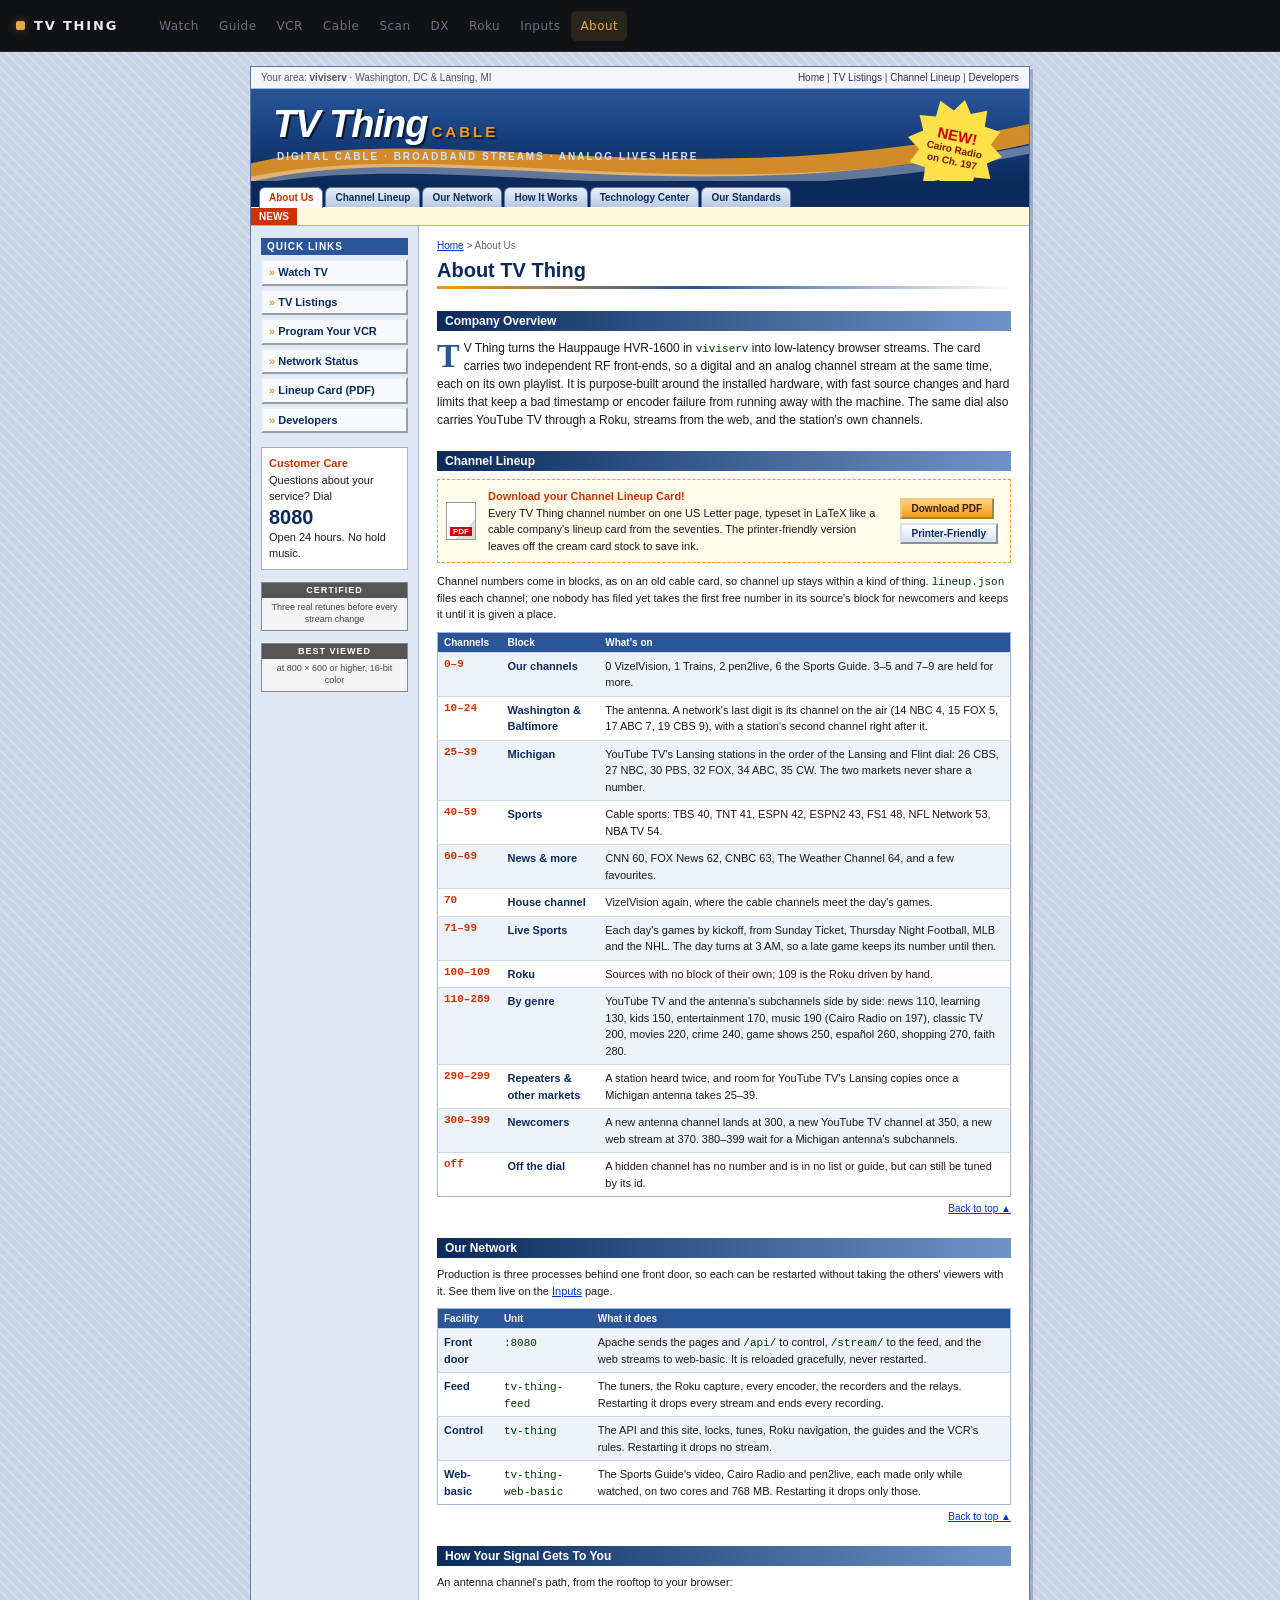
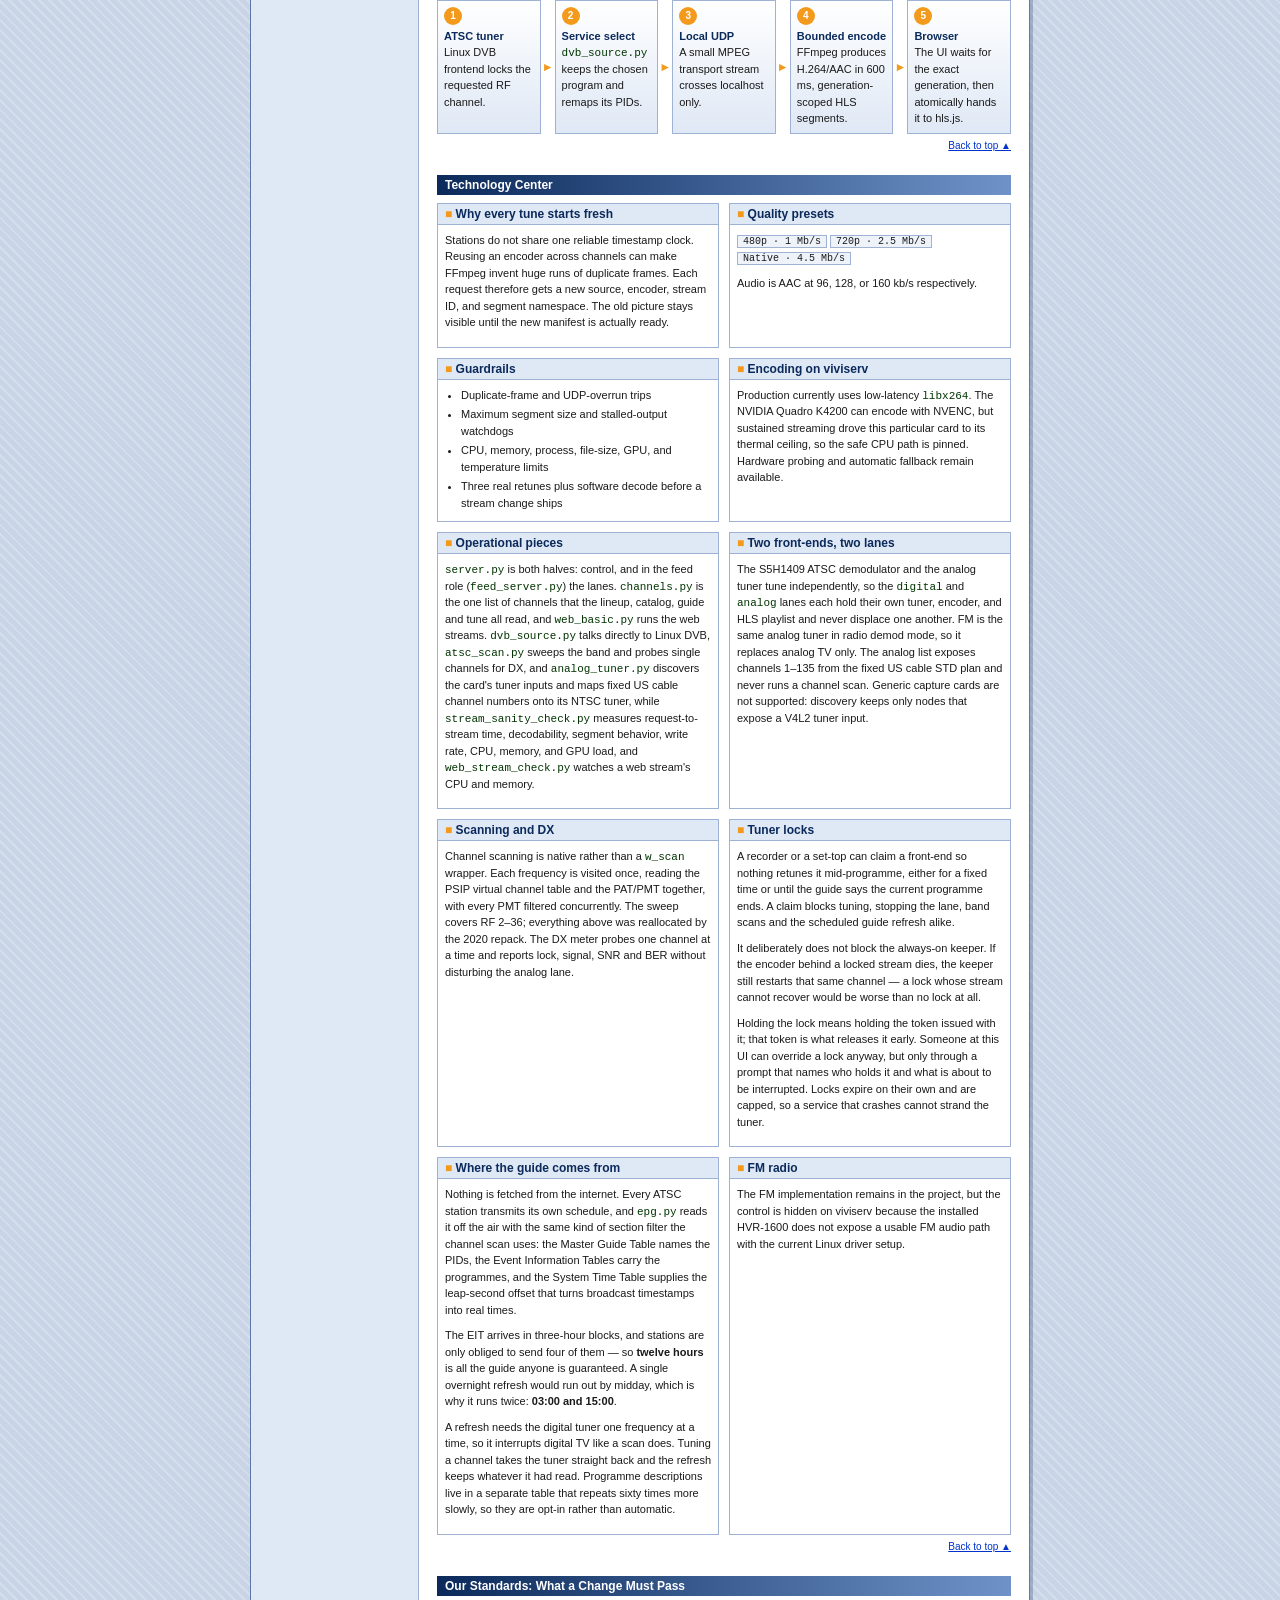
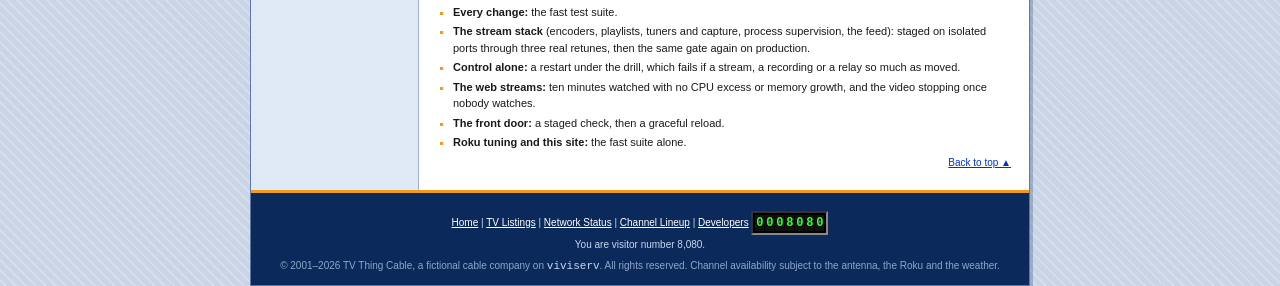
==== commit 51193d05: "The About page is the cable company's corporate site, circa 2001 Under the site's own top bar: a 780" ====
--- a/static/about.html
+++ b/static/about.html
@@ -7,89 +7,167 @@
   <link rel="icon" type="image/svg+xml" href="favicon.svg">
   <link rel="stylesheet" href="app.css">
   <style>
-    body { min-height: 100vh; background: var(--bg); }
-    .page { width: min(920px, calc(100% - 32px)); margin: 0 auto; padding: 46px 0 72px; }
-    .eyebrow {
-      color: var(--accent); font-size: 11px; font-weight: 700;
-      letter-spacing: .16em; text-transform: uppercase;
-    }
-    h1 { margin: 10px 0 12px; font-size: clamp(32px, 6vw, 54px); line-height: 1; }
-    .lede { max-width: 700px; color: var(--text-mute); font-size: 16px; line-height: 1.65; }
-    .flow {
-      display: grid; grid-template-columns: repeat(5, 1fr); gap: 1px;
-      margin: 0 0 34px; overflow: hidden; border: 1px solid var(--border);
-      border-radius: 10px; background: var(--border);
-    }
-    .flow-step { min-height: 108px; padding: 16px; background: var(--surface); }
-    .flow-num { color: var(--accent); font: 600 11px/1 var(--mono); }
-    .flow-name { margin-top: 15px; font-weight: 650; }
-    .flow-sub { margin-top: 5px; color: var(--text-mute); font-size: 11px; line-height: 1.45; }
-    .grid { display: grid; grid-template-columns: repeat(2, 1fr); gap: 14px; }
-    .card { padding: 22px; border: 1px solid var(--border); border-radius: 10px; background: var(--surface); }
-    .card h2 { margin: 0 0 10px; font-size: 15px; }
-    .card p, .card li { color: var(--text-mute); font-size: 13px; line-height: 1.65; }
-    .card p:last-child { margin-bottom: 0; }
-    .card ul { margin: 8px 0 0; padding-left: 18px; }
-    .tag {
-      display: inline-block; margin: 2px 4px 2px 0; padding: 3px 7px;
-      border: 1px solid var(--border); border-radius: 999px;
-      color: var(--text-mute); font: 600 10px/1.4 var(--mono);
-    }
-    code { color: var(--text); font-family: var(--mono); font-size: .92em; }
-    .lineup-dl {
-      display: flex; align-items: center; gap: 16px;
-      margin: 28px 0 0; padding: 16px 18px 16px 16px;
-      border: 1px solid var(--accent-line); border-radius: 10px;
-      background: var(--accent-soft);
-    }
-    /* The printed card's rust, orange and mustard stripe, stood on end. */
-    .lineup-dl-stripe {
-      flex-shrink: 0; align-self: stretch; width: 12px; border-radius: 2px;
-      background: linear-gradient(90deg, #b5441c 0 30%, transparent 30% 35%,
-                  #db7525 35% 65%, transparent 65% 70%, #dca42e 70%);
-    }
-    .lineup-dl-text { flex: 1; min-width: 0; }
-    .lineup-dl-text strong { display: block; color: var(--accent); font-size: 14px; }
-    .lineup-dl-text span { display: block; margin-top: 4px; color: var(--text-dim); font-size: 12px; line-height: 1.55; }
-    .lineup-dl-actions { display: flex; flex-shrink: 0; gap: 8px; }
-    /* Two classes deep, to outrank app.css's .page a. */
-    .lineup-dl .lineup-dl-action {
-      padding: 8px 13px; border: 1px solid var(--accent); border-radius: var(--r-md);
-      background: var(--accent); color: var(--bg); font-size: 12px; font-weight: 700;
+    /* About TV Thing as the cable company's corporate site would have had it in 2001:
+       under the site's own top bar, a fixed 780-pixel page on a tiled background,
+       Verdana at 11 pixels, bevelled buttons and a news ticker. */
+    :root {
+      --navy: #0b2a5b; --blue: #2a5699; --sky: #6f93c9; --pale: #dfe8f5; --row: #eef3fa;
+      --rule: #9fb2d3; --orange: #f39a1d; --link: #0033cc; --visited: #663399; --ink: #1a1a1a;
+    }
+    body { background: #c9d5e6 repeating-linear-gradient(45deg, rgba(255,255,255,.22) 0 2px, transparent 2px 7px); }
+    #wrap {
+      width: 780px; margin: 14px auto 28px; color: var(--ink); color-scheme: light;
+      font: 11px/1.5 Verdana, Geneva, Tahoma, Arial, sans-serif;
+      background: #fff; border: 1px solid #5d77a6; box-shadow: 3px 3px 0 rgba(11,42,91,.25);
+    }
+    #wrap a { color: var(--link); }
+    #wrap a:visited { color: var(--visited); }
+    #wrap a:hover { color: #cc3300; }
+    #wrap code { font: 11px "Courier New", Courier, monospace; color: #003300; }
+
+    /* Utility bar, masthead, tabs, ticker */
+    #utility {
+      display: flex; justify-content: space-between; align-items: center; padding: 3px 10px;
+      background: #f2f5fa; border-bottom: 1px solid var(--rule); font-size: 10px; color: #555;
+    }
+    #wrap #utility a { color: #335; text-decoration: none; }
+    #utility a:hover { text-decoration: underline; }
+    #masthead {
+      position: relative; height: 92px; overflow: hidden; color: #fff;
+      background: linear-gradient(180deg, #2a5699 0%, #163d7a 55%, #0b2a5b 100%);
+    }
+    #masthead .swoosh { position: absolute; left: 0; top: 0; }
+    #masthead .logo {
+      position: absolute; left: 22px; top: 16px; font: italic 900 38px/1 "Trebuchet MS", Arial, sans-serif;
+      letter-spacing: -1px; text-shadow: 2px 2px 0 #061a3a;
+    }
+    #masthead .logo small { font-size: 15px; font-style: normal; letter-spacing: 3px; color: var(--orange); margin-left: 4px; }
+    #masthead .tagline { position: absolute; left: 26px; top: 62px; font: bold 10px Verdana, sans-serif; letter-spacing: 2px; color: #cfe0ff; }
+    .burst {
+      position: absolute; right: 26px; top: 10px; width: 96px; height: 96px; display: grid; place-items: center;
+      text-align: center; color: #7a1500; font: bold 10px/1.15 Verdana, sans-serif; transform: rotate(12deg);
+      background: #ffe14a;
+      clip-path: polygon(50% 0, 59% 13%, 75% 6%, 76% 23%, 93% 25%, 86% 40%, 100% 50%, 86% 60%, 93% 75%, 76% 77%,
+                         75% 94%, 59% 87%, 50% 100%, 41% 87%, 25% 94%, 24% 77%, 7% 75%, 14% 60%, 0 50%, 14% 40%,
+                         7% 25%, 24% 23%, 25% 6%, 41% 13%);
+    }
+    .burst b { display: block; font-size: 15px; color: #c00; }
+    #tabs { display: flex; flex-wrap: wrap; gap: 2px; padding: 6px 8px 0; background: var(--navy); }
+    #wrap #tabs a {
+      padding: 4px 9px 3px; border: 1px solid #5d77a6; border-bottom: none; border-radius: 6px 6px 0 0;
+      background: linear-gradient(#e9eff8, #b9c9e2); color: var(--navy); font: bold 10px Verdana, sans-serif;
+      text-decoration: none;
+    }
+    #wrap #tabs a:hover { background: linear-gradient(#fff, #d6e1f1); }
+    #wrap #tabs a.here { background: #fff; color: #cc3300; padding-bottom: 5px; margin-bottom: -1px; }
+    #ticker {
+      display: flex; overflow: hidden; border-top: 1px solid #fff; border-bottom: 1px solid var(--rule);
+      background: #fff8dc; font: bold 10px Verdana, sans-serif; white-space: nowrap;
+    }
+    #ticker .label { flex-shrink: 0; padding: 3px 8px; background: #cc3300; color: #fff; }
+    #ticker .track { display: inline-block; padding: 3px 0 3px 100%; color: #7a1500; animation: ticker 38s linear infinite; }
+    @keyframes ticker { to { transform: translateX(-100%); } }
+    @media (prefers-reduced-motion: reduce) { #ticker .track { animation: none; padding-left: 10px; } }
+
+    /* Body: a left column and the content */
+    #body { display: flex; }
+    #side { flex: 0 0 168px; padding: 12px 10px 16px; background: var(--pale); border-right: 1px solid var(--rule); }
+    #content { flex: 1; min-width: 0; padding: 12px 18px 20px; }
+    .side-title { margin: 0 0 4px; padding: 3px 6px; background: var(--blue); color: #fff; font: bold 10px Verdana, sans-serif; letter-spacing: 1px; text-transform: uppercase; }
+    .side-nav { margin: 0 0 14px; padding: 0; list-style: none; }
+    #wrap .side-nav a {
+      display: block; margin-bottom: 3px; padding: 3px 6px; border: 2px outset #e8eef8; background: #f6f9fd;
+      color: var(--navy); font-weight: bold; text-decoration: none;
+    }
+    .side-nav a::before { content: "» "; color: var(--orange); }
+    #wrap .side-nav a:hover { background: #fffbe6; }
+    .side-nav a:active { border-style: inset; }
+    .care { padding: 7px; border: 1px solid var(--rule); background: #fff; }
+    .care strong { display: block; color: #cc3300; }
+    .care .big { font: bold 20px/1.2 "Trebuchet MS", Arial, sans-serif; color: var(--navy); }
+    .badge {
+      display: block; margin-top: 12px; padding: 4px; border: 1px solid #8a8a8a; background: #f4f4f4;
+      font: 9px/1.3 Verdana, sans-serif; color: #444; text-align: center;
+    }
+    .badge b { display: block; color: #fff; background: #555; margin: -4px -4px 4px; padding: 2px; letter-spacing: 1px; }
+
+    .crumbs { margin: 0 0 6px; font-size: 10px; color: #666; }
+    h1 {
+      margin: 0 0 10px; padding-bottom: 4px; color: var(--navy); font: bold 20px Arial, Helvetica, sans-serif;
+      border-bottom: 3px solid; border-image: linear-gradient(90deg, var(--orange), var(--blue) 45%, transparent) 1;
+    }
+    h2 {
+      margin: 22px 0 8px; padding: 3px 8px; color: #fff; font: bold 12px Arial, Helvetica, sans-serif;
+      background: linear-gradient(90deg, var(--navy), var(--sky));
+    }
+    h3 { margin: 0 0 4px; color: var(--navy); font: bold 12px Arial, Helvetica, sans-serif; }
+    p { margin: 0 0 9px; }
+    .intro { font-size: 12px; }
+    .intro::first-letter { float: left; margin: 3px 4px 0 0; color: var(--blue); font: bold 34px/0.8 Georgia, serif; }
+
+    .pdf { display: flex; align-items: center; gap: 12px; padding: 8px; border: 1px dashed var(--orange); background: #fffbea; }
+    .pdf-icon {
+      flex-shrink: 0; width: 30px; height: 38px; display: grid; place-items: end center; padding-bottom: 3px;
+      background: linear-gradient(135deg, #fff 70%, #ddd 70%); border: 1px solid #999; color: #fff;
+      font: bold 8px Verdana, sans-serif; box-sizing: border-box;
+    }
+    .pdf-icon span { background: #c00; padding: 0 3px; }
+    .pdf-text { flex: 1; }
+    .pdf-text strong { color: #cc3300; }
+    #wrap .button {
+      display: inline-block; margin: 2px 4px 2px 0; padding: 3px 10px; border: 2px outset #f6c780;
+      background: linear-gradient(#ffd27f, #f39a1d); color: #3a1d00 !important; font: bold 10px Verdana, sans-serif;
       text-decoration: none; white-space: nowrap;
     }
-    .lineup-dl .lineup-dl-action:hover { filter: brightness(1.1); }
-    .lineup-dl .lineup-dl-action.secondary { background: transparent; color: var(--accent); }
-    .lineup-dl .lineup-dl-action.secondary:hover { background: var(--accent-soft); filter: none; }
-    .section-title {
-      margin: 40px 0 6px; color: var(--text-dim); font-size: 11px; font-weight: 700;
-      letter-spacing: .16em; text-transform: uppercase;
-    }
-    .section-lede { max-width: 700px; margin: 0 0 14px; color: var(--text-mute); font-size: 13px; line-height: 1.65; }
-    /* The dial: one cell per block of numbers, like the lineup card's headings. */
-    .dial {
-      display: grid; grid-template-columns: repeat(2, 1fr); gap: 1px; margin: 0;
-      overflow: hidden; border: 1px solid var(--border); border-radius: 10px; background: var(--border);
-    }
-    .dial > div { display: flex; gap: 14px; padding: 14px 16px; background: var(--surface); }
-    .dial dt { flex: 0 0 62px; color: var(--accent); font: 600 12px/1.6 var(--mono); }
-    .dial dd { margin: 0; min-width: 0; }
-    .dial strong { display: block; font-size: 13px; }
-    .dial span { display: block; margin-top: 3px; color: var(--text-mute); font-size: 12px; line-height: 1.55; }
-    .flow.services { grid-template-columns: repeat(4, 1fr); margin-top: 0; }
-    .note { margin-top: 14px; padding: 18px 20px; border-left: 2px solid var(--accent); background: var(--surface); }
-    .note strong { display: block; margin-bottom: 5px; font-size: 13px; }
-    .note span { color: var(--text-mute); font-size: 12px; line-height: 1.55; }
-    .note ul { margin: 0; padding-left: 18px; }
-    .note li { color: var(--text-mute); font-size: 12px; line-height: 1.65; }
-    @media (max-width: 760px) {
-      .flow { grid-template-columns: 1fr; }
-      .flow-step { min-height: 0; }
-      .grid { grid-template-columns: 1fr; }
-      .dial, .flow.services { grid-template-columns: 1fr; }
-      .lineup-dl { flex-direction: column; align-items: stretch; gap: 14px; }
-      .lineup-dl-stripe { display: none; }
-      .lineup-dl-actions .lineup-dl-action { flex: 1; text-align: center; }
+    #wrap .button.plain { border-color: #d6dfee; background: linear-gradient(#fff, #d6dfee); color: var(--navy) !important; }
+    .button:active { border-style: inset; }
+
+    table.grid { width: 100%; border-collapse: collapse; border: 1px solid var(--rule); }
+    table.grid th { padding: 4px 6px; background: var(--blue); color: #fff; font: bold 10px Verdana, sans-serif; text-align: left; }
+    table.grid td { padding: 5px 6px; border-top: 1px solid #c9d5e9; vertical-align: top; }
+    table.grid tr:nth-child(even) td { background: var(--row); }
+    table.grid td.ch { width: 64px; color: #cc3300; font: bold 11px "Courier New", monospace; white-space: nowrap; }
+    table.grid td b { color: var(--navy); }
+    #wrap .scroll { overflow-x: auto; overflow-y: visible; max-height: none; }
+
+    .steps { display: flex; align-items: stretch; gap: 0; }
+    .step { flex: 1; padding: 6px; border: 1px solid var(--rule); background: linear-gradient(#fff, var(--pale)); }
+    .step .n { display: inline-block; width: 18px; height: 18px; margin-bottom: 3px; border-radius: 50%; background: var(--orange); color: #fff; font: bold 10px/18px Verdana, sans-serif; text-align: center; }
+    .step b { display: block; color: var(--navy); }
+    .arrow { flex: 0 0 14px; display: grid; place-items: center; color: var(--orange); font-size: 12px; }
+
+    .boxes { display: grid; grid-template-columns: 1fr 1fr; gap: 10px; }
+    .box { border: 1px solid var(--rule); }
+    .box h3 { margin: 0; padding: 3px 7px; background: var(--pale); border-bottom: 1px solid var(--rule); }
+    .box h3::before { content: "■ "; color: var(--orange); }
+    .box .in { padding: 7px; }
+    .box ul, .standards { margin: 0; padding-left: 16px; }
+    .box li, .standards li { margin-bottom: 3px; }
+    .standards { list-style: square; }
+    .standards li::marker { color: var(--orange); }
+    .tag { display: inline-block; margin: 1px 3px 1px 0; padding: 0 5px; border: 1px solid var(--rule); background: var(--row); font: 10px "Courier New", monospace; }
+
+    .top { display: block; margin-top: 4px; text-align: right; font-size: 10px; }
+    #footer { padding: 10px 12px 12px; border-top: 3px solid var(--orange); background: var(--navy); color: #c8d6ee; font-size: 10px; text-align: center; }
+    #wrap #footer a { color: #fff; }
+    #footer .fine { margin-top: 6px; color: #8fa6c8; }
+    .counter { display: inline-flex; gap: 1px; margin: 8px 0 2px; padding: 2px; background: #000; border: 2px inset #888; }
+    .counter span { width: 9px; background: #111; color: #3f3; font: bold 12px/16px "Courier New", monospace; }
+
+    @media (max-width: 800px) {
+      #wrap { width: auto; margin: 0; border: none; box-shadow: none; }
+      #body { flex-direction: column; }
+      #side { flex: none; border-right: none; border-bottom: 1px solid var(--rule); padding: 10px 16px; }
+      .side-nav { display: flex; flex-wrap: wrap; gap: 4px; }
+      .side-nav a { margin: 0; }
+      .care, .badge { display: none; }
+      #content { padding: 12px 16px 18px; }
+      .burst { display: none; }
+      .steps { flex-direction: column; }
+      .arrow { transform: rotate(90deg); padding: 2px 0; }
+      .boxes { grid-template-columns: 1fr; }
+      #utility .where { display: none; }
+      #masthead .tagline { right: 16px; font-size: 9px; letter-spacing: 1px; }
     }
   </style>
 </head>
@@ -104,239 +182,240 @@
       <a class="navlink" href="rescan.html">Scan</a>
       <a class="navlink" href="dx.html">DX</a>
       <a class="navlink" href="roku.html">Roku</a>
+      <a class="navlink" href="inputs.html">Inputs</a>
       <a class="navlink" href="about.html" aria-current="page">About</a>
     </nav>
   </header>
 
-  <main class="page">
-    <div class="eyebrow">Broadcast · analog · concurrent</div>
-    <h1>About TV Thing</h1>
-    <p class="lede">
-      TV Thing turns the Hauppauge HVR-1600 in <code>viviserv</code> into
-      low-latency browser streams. The card carries two independent RF
-      front-ends, so a digital and an analog channel stream at the same time,
-      each on its own playlist. It is purpose-built around the installed
-      hardware, with fast source changes and hard limits that keep a bad
-      timestamp or encoder failure from running away with the machine.
-      The same dial also carries YouTube TV through a Roku, streams from the
-      web, and the station's own channels.
-    </p>
-
-    <section class="lineup-dl" aria-label="Channel lineup card">
-      <span class="lineup-dl-stripe" aria-hidden="true"></span>
-      <span class="lineup-dl-text">
-        <strong>Channel lineup card</strong>
-        <span>Every TV Thing channel number on one US Letter page, typeset in
-          LaTeX like a cable company's lineup card from the seventies. The print
-          version leaves off the cream card stock to save ink.</span>
-      </span>
-      <span class="lineup-dl-actions">
-        <a class="lineup-dl-action" href="lineup-card.pdf" download="TV Thing channel lineup.pdf">Download PDF</a>
-        <a class="lineup-dl-action secondary" href="lineup-card-print.pdf" download="TV Thing channel lineup (print).pdf">Print version</a>
-      </span>
-    </section>
-
-    <h2 class="section-title">The dial</h2>
-    <p class="section-lede">
-      Channel numbers come in blocks, as on an old cable card, so channel up
-      stays within a kind of thing. <code>lineup.json</code> files each
-      channel; one nobody has filed yet takes the first free number in its
-      source's block for newcomers and keeps it until it is given a place.
-    </p>
-    <dl class="dial">
-      <div><dt>0–9</dt><dd><strong>Our channels</strong><span>0 VizelVision, 1 Trains, 2 pen2live, 6 the Sports Guide. 3–5 and 7–9 are held for more.</span></dd></div>
-      <div><dt>10–24</dt><dd><strong>Washington &amp; Baltimore</strong><span>The antenna. A network's last digit is its channel on the air (14 NBC 4, 15 FOX 5, 17 ABC 7, 19 CBS 9), with a station's second channel right after it.</span></dd></div>
-      <div><dt>25–39</dt><dd><strong>Michigan</strong><span>YouTube TV's Lansing stations in the order of the Lansing and Flint dial: 26 CBS, 27 NBC, 30 PBS, 32 FOX, 34 ABC, 35 CW. The two markets never share a number.</span></dd></div>
-      <div><dt>40–59</dt><dd><strong>Sports</strong><span>Cable sports: TBS 40, TNT 41, ESPN 42, ESPN2 43, FS1 48, NFL Network 53, NBA TV 54.</span></dd></div>
-      <div><dt>60–69</dt><dd><strong>News &amp; more</strong><span>CNN 60, FOX News 62, CNBC 63, The Weather Channel 64, and a few favourites.</span></dd></div>
-      <div><dt>70</dt><dd><strong>House channel</strong><span>VizelVision again, where the cable channels meet the day's games.</span></dd></div>
-      <div><dt>71–99</dt><dd><strong>Live Sports</strong><span>Each day's games by kickoff, from Sunday Ticket, Thursday Night Football, MLB and the NHL. The day turns at 3 AM, so a late game keeps its number until then.</span></dd></div>
-      <div><dt>100–109</dt><dd><strong>Roku</strong><span>Sources with no block of their own; 109 is the Roku driven by hand.</span></dd></div>
-      <div><dt>110–289</dt><dd><strong>By genre</strong><span>YouTube TV and the antenna's subchannels side by side: news 110, learning 130, kids 150, entertainment 170, music 190 (Cairo Radio on 197), classic TV 200, movies 220, crime 240, game shows 250, español 260, shopping 270, faith 280.</span></dd></div>
-      <div><dt>290–299</dt><dd><strong>Repeaters &amp; other markets</strong><span>A station heard twice, and room for YouTube TV's Lansing copies once a Michigan antenna takes 25–39.</span></dd></div>
-      <div><dt>300–399</dt><dd><strong>Newcomers</strong><span>A new antenna channel lands at 300, a new YouTube TV channel at 350, a new web stream at 370. 380–399 wait for a Michigan antenna's subchannels.</span></dd></div>
-      <div><dt>off</dt><dd><strong>Off the dial</strong><span>A hidden channel has no number and is in no list or guide, but can still be tuned by its id.</span></dd></div>
-    </dl>
-
-    <h2 class="section-title">Three services</h2>
-    <p class="section-lede">
-      Production is three processes behind one front door, so each can be
-      restarted without taking the others' viewers with it.
-    </p>
-    <section class="flow services" aria-label="Services">
-      <div class="flow-step"><div class="flow-num">:8080</div><div class="flow-name">Front door</div><div class="flow-sub">Apache sends the pages and <code>/api/</code> to control, <code>/stream/</code> to the feed, and the web streams to web-basic. It is reloaded gracefully, never restarted.</div></div>
-      <div class="flow-step"><div class="flow-num">tv-thing-feed</div><div class="flow-name">Feed</div><div class="flow-sub">The tuners, the Roku capture, every encoder, the recorders and the relays. Restarting it drops every stream and ends every recording.</div></div>
-      <div class="flow-step"><div class="flow-num">tv-thing</div><div class="flow-name">Control</div><div class="flow-sub">The API and this site, locks, tunes, Roku navigation, the guides and the VCR's rules. Restarting it drops no stream.</div></div>
-      <div class="flow-step"><div class="flow-num">tv-thing-web-basic</div><div class="flow-name">Web-basic</div><div class="flow-sub">The Sports Guide's video, Cairo Radio and pen2live, each made only while watched, on two cores and 768 MB. Restarting it drops only those.</div></div>
-    </section>
-
-    <h2 class="section-title">An antenna channel's path</h2>
-    <section class="flow" aria-label="Broadcast processing path">
-      <div class="flow-step"><div class="flow-num">01</div><div class="flow-name">ATSC tuner</div><div class="flow-sub">Linux DVB frontend locks the requested RF channel.</div></div>
-      <div class="flow-step"><div class="flow-num">02</div><div class="flow-name">Service select</div><div class="flow-sub"><code>dvb_source.py</code> keeps the chosen program and remaps its PIDs.</div></div>
-      <div class="flow-step"><div class="flow-num">03</div><div class="flow-name">Local UDP</div><div class="flow-sub">A small MPEG transport stream crosses localhost only.</div></div>
-      <div class="flow-step"><div class="flow-num">04</div><div class="flow-name">Bounded encode</div><div class="flow-sub">FFmpeg produces H.264/AAC in 600 ms, generation-scoped HLS segments.</div></div>
-      <div class="flow-step"><div class="flow-num">05</div><div class="flow-name">Browser</div><div class="flow-sub">The UI waits for the exact generation, then atomically hands it to hls.js.</div></div>
-    </section>
-
-    <section class="grid">
-      <article class="card">
-        <h2>Why every tune starts fresh</h2>
-        <p>
-          Stations do not share one reliable timestamp clock. Reusing an encoder
-          across channels can make FFmpeg invent huge runs of duplicate frames.
-          Each request therefore gets a new source, encoder, stream ID, and
-          segment namespace. The old picture stays visible until the new
-          manifest is actually ready.
-        </p>
-      </article>
-
-      <article class="card">
-        <h2>Quality presets</h2>
-        <p>
-          <span class="tag">480p · 1 Mb/s</span>
-          <span class="tag">720p · 2.5 Mb/s</span>
-          <span class="tag">Native · 4.5 Mb/s</span>
-        </p>
-        <p>Audio is AAC at 96, 128, or 160 kb/s respectively.</p>
-      </article>
-
-      <article class="card">
-        <h2>Guardrails</h2>
-        <ul>
+<div id="wrap">
+  <div id="utility">
+    <span class="where">Your area: <b>viviserv</b> · Washington, DC &amp; Lansing, MI</span>
+    <span><a href="./">Home</a> | <a href="guide.html">TV Listings</a> | <a href="lineup-card.pdf">Channel Lineup</a> | <a href="api/v1">Developers</a></span>
+  </div>
+
+  <div id="masthead" role="banner">
+    <svg class="swoosh" width="780" height="92" viewBox="0 0 780 92" aria-hidden="true">
+      <path d="M-20 80 C 180 20, 420 120, 800 30 L 800 50 C 430 135, 180 40, -20 98 Z" fill="#f39a1d" opacity=".85"/>
+      <path d="M-20 92 C 200 40, 440 130, 800 52 L 800 60 C 440 140, 200 52, -20 100 Z" fill="#fff" opacity=".35"/>
+    </svg>
+    <div class="logo">TV Thing<small>CABLE</small></div>
+    <div class="tagline">DIGITAL CABLE · BROADBAND STREAMS · ANALOG LIVES HERE</div>
+    <div class="burst"><div><b>NEW!</b>Cairo Radio<br>on Ch. 197</div></div>
+  </div>
+
+  <nav id="tabs" aria-label="About sections">
+    <a class="here" href="#overview">About Us</a>
+    <a href="#lineup">Channel Lineup</a>
+    <a href="#network">Our Network</a>
+    <a href="#signal">How It Works</a>
+    <a href="#technology">Technology Center</a>
+    <a href="#standards">Our Standards</a>
+  </nav>
+
+  <div id="ticker" aria-label="News">
+    <span class="label">NEWS</span>
+    <span class="track">*** NOW ON CHANNEL 197: CAIRO RADIO *** THE SPORTS GUIDE MOVES TO CHANNEL 6 *** PEN2LIVE, THE PUPPY CAM, ON CHANNEL 2 *** TRAINS ON CHANNEL 1 *** MICHIGAN STATIONS NOW ON 25&#8211;39 *** LIVE GAMES ON 71&#8211;99 EVERY DAY *** THE DAY TURNS AT 3 AM ***</span>
+  </div>
+
+  <div id="body">
+    <aside id="side">
+      <p class="side-title">Quick Links</p>
+      <ul class="side-nav">
+        <li><a href="./">Watch TV</a></li>
+        <li><a href="guide.html">TV Listings</a></li>
+        <li><a href="vcr.html">Program Your VCR</a></li>
+        <li><a href="inputs.html">Network Status</a></li>
+        <li><a href="lineup-card.pdf">Lineup Card (PDF)</a></li>
+        <li><a href="api/v1">Developers</a></li>
+      </ul>
+      <div class="care">
+        <strong>Customer Care</strong>
+        Questions about your service? Dial
+        <div class="big">8080</div>
+        Open 24 hours. No hold music.
+      </div>
+      <div class="badge"><b>CERTIFIED</b>Three real retunes before every stream change</div>
+      <div class="badge"><b>BEST VIEWED</b>at 800 × 600 or higher, 16-bit color</div>
+    </aside>
+
+    <main id="content">
+      <p class="crumbs"><a href="./">Home</a> &gt; About Us</p>
+      <h1>About TV Thing</h1>
+
+      <h2 id="overview">Company Overview</h2>
+      <p class="intro">
+        TV Thing turns the Hauppauge HVR-1600 in <code>viviserv</code> into low-latency browser
+        streams. The card carries two independent RF front-ends, so a digital and an analog
+        channel stream at the same time, each on its own playlist. It is purpose-built around the
+        installed hardware, with fast source changes and hard limits that keep a bad timestamp or
+        encoder failure from running away with the machine. The same dial also carries YouTube TV
+        through a Roku, streams from the web, and the station's own channels.
+      </p>
+
+      <h2 id="lineup">Channel Lineup</h2>
+      <div class="pdf">
+        <div class="pdf-icon" aria-hidden="true"><span>PDF</span></div>
+        <div class="pdf-text">
+          <strong>Download your Channel Lineup Card!</strong><br>
+          Every TV Thing channel number on one US Letter page, typeset in LaTeX like a cable
+          company's lineup card from the seventies. The printer-friendly version leaves off the
+          cream card stock to save ink.
+        </div>
+        <div>
+          <a class="button" href="lineup-card.pdf" download="TV Thing channel lineup.pdf">Download PDF</a><br>
+          <a class="button plain" href="lineup-card-print.pdf" download="TV Thing channel lineup (print).pdf">Printer-Friendly</a>
+        </div>
+      </div>
+      <p style="margin-top:10px">
+        Channel numbers come in blocks, as on an old cable card, so channel up stays within a kind
+        of thing. <code>lineup.json</code> files each channel; one nobody has filed yet takes the
+        first free number in its source's block for newcomers and keeps it until it is given a place.
+      </p>
+      <div class="scroll">
+        <table class="grid">
+          <tr><th>Channels</th><th>Block</th><th>What's on</th></tr>
+          <tr><td class="ch">0–9</td><td><b>Our channels</b></td><td>0 VizelVision, 1 Trains, 2 pen2live, 6 the Sports Guide. 3–5 and 7–9 are held for more.</td></tr>
+          <tr><td class="ch">10–24</td><td><b>Washington &amp; Baltimore</b></td><td>The antenna. A network's last digit is its channel on the air (14 NBC 4, 15 FOX 5, 17 ABC 7, 19 CBS 9), with a station's second channel right after it.</td></tr>
+          <tr><td class="ch">25–39</td><td><b>Michigan</b></td><td>YouTube TV's Lansing stations in the order of the Lansing and Flint dial: 26 CBS, 27 NBC, 30 PBS, 32 FOX, 34 ABC, 35 CW. The two markets never share a number.</td></tr>
+          <tr><td class="ch">40–59</td><td><b>Sports</b></td><td>Cable sports: TBS 40, TNT 41, ESPN 42, ESPN2 43, FS1 48, NFL Network 53, NBA TV 54.</td></tr>
+          <tr><td class="ch">60–69</td><td><b>News &amp; more</b></td><td>CNN 60, FOX News 62, CNBC 63, The Weather Channel 64, and a few favourites.</td></tr>
+          <tr><td class="ch">70</td><td><b>House channel</b></td><td>VizelVision again, where the cable channels meet the day's games.</td></tr>
+          <tr><td class="ch">71–99</td><td><b>Live Sports</b></td><td>Each day's games by kickoff, from Sunday Ticket, Thursday Night Football, MLB and the NHL. The day turns at 3 AM, so a late game keeps its number until then.</td></tr>
+          <tr><td class="ch">100–109</td><td><b>Roku</b></td><td>Sources with no block of their own; 109 is the Roku driven by hand.</td></tr>
+          <tr><td class="ch">110–289</td><td><b>By genre</b></td><td>YouTube TV and the antenna's subchannels side by side: news 110, learning 130, kids 150, entertainment 170, music 190 (Cairo Radio on 197), classic TV 200, movies 220, crime 240, game shows 250, español 260, shopping 270, faith 280.</td></tr>
+          <tr><td class="ch">290–299</td><td><b>Repeaters &amp; other markets</b></td><td>A station heard twice, and room for YouTube TV's Lansing copies once a Michigan antenna takes 25–39.</td></tr>
+          <tr><td class="ch">300–399</td><td><b>Newcomers</b></td><td>A new antenna channel lands at 300, a new YouTube TV channel at 350, a new web stream at 370. 380–399 wait for a Michigan antenna's subchannels.</td></tr>
+          <tr><td class="ch">off</td><td><b>Off the dial</b></td><td>A hidden channel has no number and is in no list or guide, but can still be tuned by its id.</td></tr>
+        </table>
+      </div>
+      <a class="top" href="#wrap">Back to top ▲</a>
+
+      <h2 id="network">Our Network</h2>
+      <p>Production is three processes behind one front door, so each can be restarted without
+        taking the others' viewers with it. See them live on the <a href="inputs.html">Inputs</a> page.</p>
+      <div class="scroll">
+        <table class="grid">
+          <tr><th>Facility</th><th>Unit</th><th>What it does</th></tr>
+          <tr><td><b>Front door</b></td><td><code>:8080</code></td><td>Apache sends the pages and <code>/api/</code> to control, <code>/stream/</code> to the feed, and the web streams to web-basic. It is reloaded gracefully, never restarted.</td></tr>
+          <tr><td><b>Feed</b></td><td><code>tv-thing-feed</code></td><td>The tuners, the Roku capture, every encoder, the recorders and the relays. Restarting it drops every stream and ends every recording.</td></tr>
+          <tr><td><b>Control</b></td><td><code>tv-thing</code></td><td>The API and this site, locks, tunes, Roku navigation, the guides and the VCR's rules. Restarting it drops no stream.</td></tr>
+          <tr><td><b>Web-basic</b></td><td><code>tv-thing-web-basic</code></td><td>The Sports Guide's video, Cairo Radio and pen2live, each made only while watched, on two cores and 768 MB. Restarting it drops only those.</td></tr>
+        </table>
+      </div>
+      <a class="top" href="#wrap">Back to top ▲</a>
+
+      <h2 id="signal">How Your Signal Gets To You</h2>
+      <p>An antenna channel's path, from the rooftop to your browser:</p>
+      <div class="steps" aria-label="Broadcast processing path">
+        <div class="step"><span class="n">1</span><b>ATSC tuner</b>Linux DVB frontend locks the requested RF channel.</div>
+        <div class="arrow" aria-hidden="true">►</div>
+        <div class="step"><span class="n">2</span><b>Service select</b><code>dvb_source.py</code> keeps the chosen program and remaps its PIDs.</div>
+        <div class="arrow" aria-hidden="true">►</div>
+        <div class="step"><span class="n">3</span><b>Local UDP</b>A small MPEG transport stream crosses localhost only.</div>
+        <div class="arrow" aria-hidden="true">►</div>
+        <div class="step"><span class="n">4</span><b>Bounded encode</b>FFmpeg produces H.264/AAC in 600 ms, generation-scoped HLS segments.</div>
+        <div class="arrow" aria-hidden="true">►</div>
+        <div class="step"><span class="n">5</span><b>Browser</b>The UI waits for the exact generation, then atomically hands it to hls.js.</div>
+      </div>
+      <a class="top" href="#wrap">Back to top ▲</a>
+
+      <h2 id="technology">Technology Center</h2>
+      <div class="boxes">
+        <div class="box"><h3>Why every tune starts fresh</h3><div class="in">
+          <p>Stations do not share one reliable timestamp clock. Reusing an encoder across channels
+            can make FFmpeg invent huge runs of duplicate frames. Each request therefore gets a new
+            source, encoder, stream ID, and segment namespace. The old picture stays visible until
+            the new manifest is actually ready.</p></div></div>
+        <div class="box"><h3>Quality presets</h3><div class="in">
+          <p><span class="tag">480p · 1 Mb/s</span><span class="tag">720p · 2.5 Mb/s</span><span class="tag">Native · 4.5 Mb/s</span></p>
+          <p>Audio is AAC at 96, 128, or 160 kb/s respectively.</p></div></div>
+        <div class="box"><h3>Guardrails</h3><div class="in"><ul>
           <li>Duplicate-frame and UDP-overrun trips</li>
           <li>Maximum segment size and stalled-output watchdogs</li>
           <li>CPU, memory, process, file-size, GPU, and temperature limits</li>
           <li>Three real retunes plus software decode before a stream change ships</li>
-        </ul>
-      </article>
-
-      <article class="card">
-        <h2>Encoding on viviserv</h2>
-        <p>
-          Production currently uses low-latency <code>libx264</code>. The NVIDIA
-          Quadro K4200 can encode with NVENC, but sustained streaming drove this
-          particular card to its thermal ceiling, so the safe CPU path is pinned.
-          Hardware probing and automatic fallback remain available.
-        </p>
-      </article>
-
-      <article class="card">
-        <h2>Operational pieces</h2>
-        <p>
-          <code>server.py</code> is both halves: control, and in the feed
-          role (<code>feed_server.py</code>) the lanes.
-          <code>channels.py</code> is the one list of channels that the
-          lineup, catalog, guide and tune all read, and
-          <code>web_basic.py</code> runs the web streams.
-          <code>dvb_source.py</code> talks directly to Linux DVB,
-          <code>atsc_scan.py</code> sweeps the band and probes single
-          channels for DX, and
-          <code>analog_tuner.py</code> discovers the card's tuner inputs and
-          maps fixed US cable channel numbers onto its NTSC tuner, while
-          <code>stream_sanity_check.py</code> measures request-to-stream time,
-          decodability, segment behavior, write rate, CPU, memory, and GPU load,
-          and <code>web_stream_check.py</code> watches a web stream's CPU and memory.
-        </p>
-      </article>
-
-      <article class="card">
-        <h2>Two front-ends, two lanes</h2>
-        <p>
-          The S5H1409 ATSC demodulator and the analog tuner tune
-          independently, so the <code>digital</code> and <code>analog</code>
-          lanes each hold their own tuner, encoder, and HLS playlist and never
-          displace one another. FM is the same analog tuner in radio demod
-          mode, so it replaces analog TV only. The analog list exposes
-          channels 1–135 from the fixed US cable STD plan and never runs a
-          channel scan. Generic capture cards are not supported: discovery
-          keeps only nodes that expose a V4L2 tuner input.
-        </p>
-      </article>
-
-      <article class="card">
-        <h2>Scanning and DX</h2>
-        <p>
-          Channel scanning is native rather than a <code>w_scan</code> wrapper.
-          Each frequency is visited once, reading the PSIP virtual channel
-          table and the PAT/PMT together, with every PMT filtered
-          concurrently. The sweep covers RF 2–36; everything above was
-          reallocated by the 2020 repack. The DX meter probes one channel at a
-          time and reports lock, signal, SNR and BER without disturbing the
-          analog lane.
-        </p>
-      </article>
-
-      <article class="card">
-        <h2>Tuner locks</h2>
-        <p>
-          A recorder or a set-top can claim a front-end so nothing retunes it
-          mid-programme, either for a fixed time or until the guide says the
-          current programme ends. A claim blocks tuning, stopping the lane,
-          band scans and the scheduled guide refresh alike.
-        </p>
-        <p>
-          It deliberately does not block the always-on keeper. If the encoder
-          behind a locked stream dies, the keeper still restarts that same
-          channel — a lock whose stream cannot recover would be worse than no
-          lock at all.
-        </p>
-        <p>
-          Holding the lock means holding the token issued with it; that token
-          is what releases it early. Someone at this UI can override a lock
-          anyway, but only through a prompt that names who holds it and what
-          is about to be interrupted. Locks expire on their own and are
-          capped, so a service that crashes cannot strand the tuner.
-        </p>
-      </article>
-
-      <article class="card">
-        <h2>Where the guide comes from</h2>
-        <p>
-          Nothing is fetched from the internet. Every ATSC station transmits
-          its own schedule, and <code>epg.py</code> reads it off the air with
-          the same kind of section filter the channel scan uses: the Master
-          Guide Table names the PIDs, the Event Information Tables carry the
-          programmes, and the System Time Table supplies the leap-second
-          offset that turns broadcast timestamps into real times.
-        </p>
-        <p>
-          The EIT arrives in three-hour blocks, and stations are only obliged
-          to send four of them — so <strong>twelve hours</strong> is all the
-          guide anyone is guaranteed. A single overnight refresh would run out
-          by midday, which is why it runs twice: <strong>03:00 and
-          15:00</strong>.
-        </p>
-        <p>
-          A refresh needs the digital tuner one frequency at a time, so it
-          interrupts digital TV like a scan does. Tuning a channel takes the
-          tuner straight back and the refresh keeps whatever it had read.
-          Programme descriptions live in a separate table that repeats sixty
-          times more slowly, so they are opt-in rather than automatic.
-        </p>
-      </article>
-
-      <article class="card">
-        <h2>FM radio</h2>
-        <p>
-          The FM implementation remains in the project, but the control is hidden
-          on viviserv because the installed HVR-1600 does not expose a usable FM
-          audio path with the current Linux driver setup.
-        </p>
-      </article>
-    </section>
-
-    <aside class="note">
-      <strong>What a change must pass</strong>
-      <ul>
-        <li>Every change: the fast test suite.</li>
-        <li>The stream stack (encoders, playlists, tuners and capture, process supervision, the feed): staged on isolated ports through three real retunes, then the same gate again on production.</li>
-        <li>Control alone: a restart under the drill, which fails if a stream, a recording or a relay so much as moved.</li>
-        <li>The web streams: ten minutes watched with no CPU excess or memory growth, and the video stopping once nobody watches.</li>
-        <li>The front door: a staged check, then a graceful reload.</li>
-        <li>Roku tuning and this site: the fast suite alone.</li>
+        </ul></div></div>
+        <div class="box"><h3>Encoding on viviserv</h3><div class="in">
+          <p>Production currently uses low-latency <code>libx264</code>. The NVIDIA Quadro K4200 can
+            encode with NVENC, but sustained streaming drove this particular card to its thermal
+            ceiling, so the safe CPU path is pinned. Hardware probing and automatic fallback remain
+            available.</p></div></div>
+        <div class="box"><h3>Operational pieces</h3><div class="in">
+          <p><code>server.py</code> is both halves: control, and in the feed role
+            (<code>feed_server.py</code>) the lanes. <code>channels.py</code> is the one list of
+            channels that the lineup, catalog, guide and tune all read, and <code>web_basic.py</code>
+            runs the web streams. <code>dvb_source.py</code> talks directly to Linux DVB,
+            <code>atsc_scan.py</code> sweeps the band and probes single channels for DX, and
+            <code>analog_tuner.py</code> discovers the card's tuner inputs and maps fixed US cable
+            channel numbers onto its NTSC tuner, while <code>stream_sanity_check.py</code> measures
+            request-to-stream time, decodability, segment behavior, write rate, CPU, memory, and GPU
+            load, and <code>web_stream_check.py</code> watches a web stream's CPU and memory.</p></div></div>
+        <div class="box"><h3>Two front-ends, two lanes</h3><div class="in">
+          <p>The S5H1409 ATSC demodulator and the analog tuner tune independently, so the
+            <code>digital</code> and <code>analog</code> lanes each hold their own tuner, encoder,
+            and HLS playlist and never displace one another. FM is the same analog tuner in radio
+            demod mode, so it replaces analog TV only. The analog list exposes channels 1–135 from
+            the fixed US cable STD plan and never runs a channel scan. Generic capture cards are not
+            supported: discovery keeps only nodes that expose a V4L2 tuner input.</p></div></div>
+        <div class="box"><h3>Scanning and DX</h3><div class="in">
+          <p>Channel scanning is native rather than a <code>w_scan</code> wrapper. Each frequency is
+            visited once, reading the PSIP virtual channel table and the PAT/PMT together, with
+            every PMT filtered concurrently. The sweep covers RF 2–36; everything above was
+            reallocated by the 2020 repack. The DX meter probes one channel at a time and reports
+            lock, signal, SNR and BER without disturbing the analog lane.</p></div></div>
+        <div class="box"><h3>Tuner locks</h3><div class="in">
+          <p>A recorder or a set-top can claim a front-end so nothing retunes it mid-programme,
+            either for a fixed time or until the guide says the current programme ends. A claim
+            blocks tuning, stopping the lane, band scans and the scheduled guide refresh alike.</p>
+          <p>It deliberately does not block the always-on keeper. If the encoder behind a locked
+            stream dies, the keeper still restarts that same channel — a lock whose stream cannot
+            recover would be worse than no lock at all.</p>
+          <p>Holding the lock means holding the token issued with it; that token is what releases
+            it early. Someone at this UI can override a lock anyway, but only through a prompt that
+            names who holds it and what is about to be interrupted. Locks expire on their own and
+            are capped, so a service that crashes cannot strand the tuner.</p></div></div>
+        <div class="box"><h3>Where the guide comes from</h3><div class="in">
+          <p>Nothing is fetched from the internet. Every ATSC station transmits its own schedule,
+            and <code>epg.py</code> reads it off the air with the same kind of section filter the
+            channel scan uses: the Master Guide Table names the PIDs, the Event Information Tables
+            carry the programmes, and the System Time Table supplies the leap-second offset that
+            turns broadcast timestamps into real times.</p>
+          <p>The EIT arrives in three-hour blocks, and stations are only obliged to send four of
+            them — so <strong>twelve hours</strong> is all the guide anyone is guaranteed. A single
+            overnight refresh would run out by midday, which is why it runs twice: <strong>03:00
+            and 15:00</strong>.</p>
+          <p>A refresh needs the digital tuner one frequency at a time, so it interrupts digital TV
+            like a scan does. Tuning a channel takes the tuner straight back and the refresh keeps
+            whatever it had read. Programme descriptions live in a separate table that repeats sixty
+            times more slowly, so they are opt-in rather than automatic.</p></div></div>
+        <div class="box"><h3>FM radio</h3><div class="in">
+          <p>The FM implementation remains in the project, but the control is hidden on viviserv
+            because the installed HVR-1600 does not expose a usable FM audio path with the current
+            Linux driver setup.</p></div></div>
+      </div>
+      <a class="top" href="#wrap">Back to top ▲</a>
+
+      <h2 id="standards">Our Standards: What a Change Must Pass</h2>
+      <ul class="standards">
+        <li><b>Every change:</b> the fast test suite.</li>
+        <li><b>The stream stack</b> (encoders, playlists, tuners and capture, process supervision, the feed): staged on isolated ports through three real retunes, then the same gate again on production.</li>
+        <li><b>Control alone:</b> a restart under the drill, which fails if a stream, a recording or a relay so much as moved.</li>
+        <li><b>The web streams:</b> ten minutes watched with no CPU excess or memory growth, and the video stopping once nobody watches.</li>
+        <li><b>The front door:</b> a staged check, then a graceful reload.</li>
+        <li><b>Roku tuning and this site:</b> the fast suite alone.</li>
       </ul>
-    </aside>
-  </main>
+      <a class="top" href="#wrap">Back to top ▲</a>
+    </main>
+  </div>
+
+  <div id="footer" role="contentinfo">
+    <a href="./">Home</a> | <a href="guide.html">TV Listings</a> | <a href="inputs.html">Network Status</a> |
+    <a href="lineup-card.pdf">Channel Lineup</a> | <a href="api/v1">Developers</a>
+    <div class="counter" aria-label="Visitor counter"><span>0</span><span>0</span><span>0</span><span>8</span><span>0</span><span>8</span><span>0</span></div>
+    <div>You are visitor number 8,080.</div>
+    <div class="fine">© 2001–2026 TV Thing Cable, a fictional cable company on <code style="color:#c8d6ee">viviserv</code>. All rights reserved.
+      Channel availability subject to the antenna, the Roku and the weather.</div>
+  </div>
+</div>
 </body>
 </html>
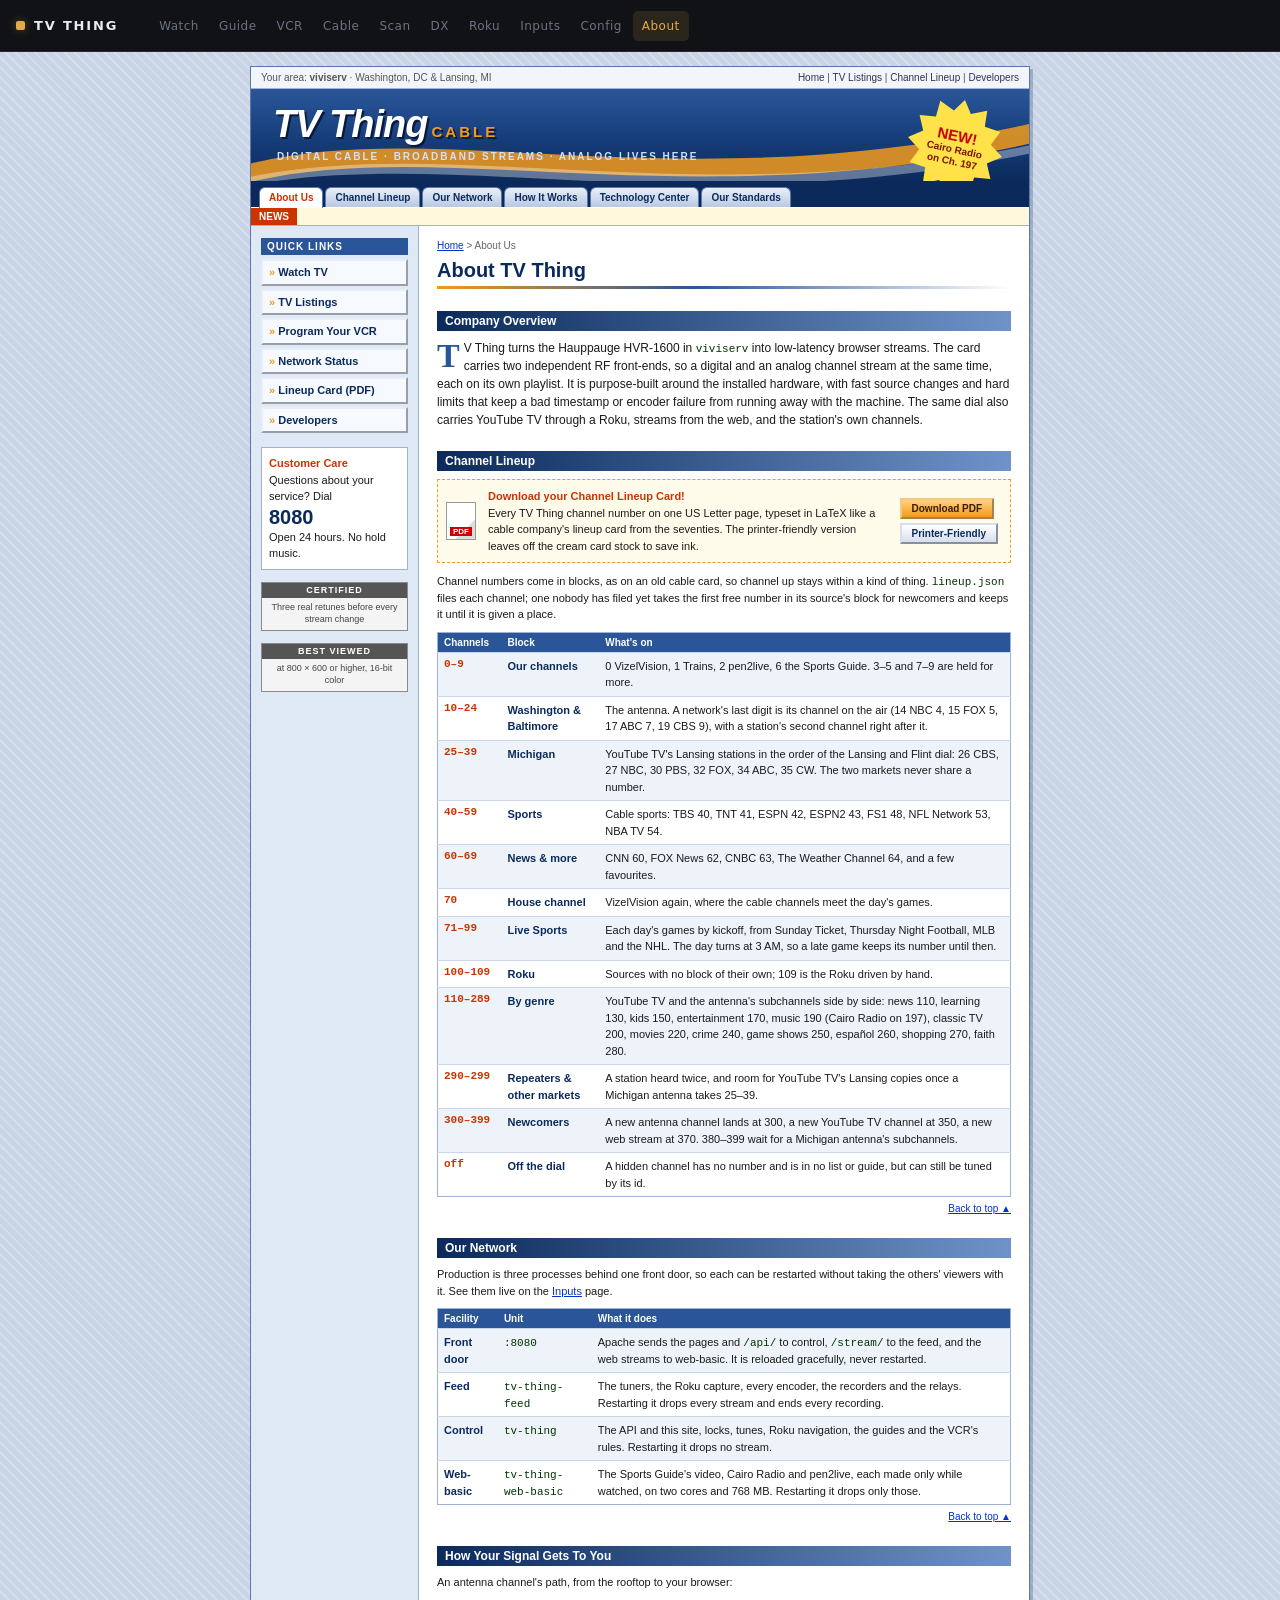
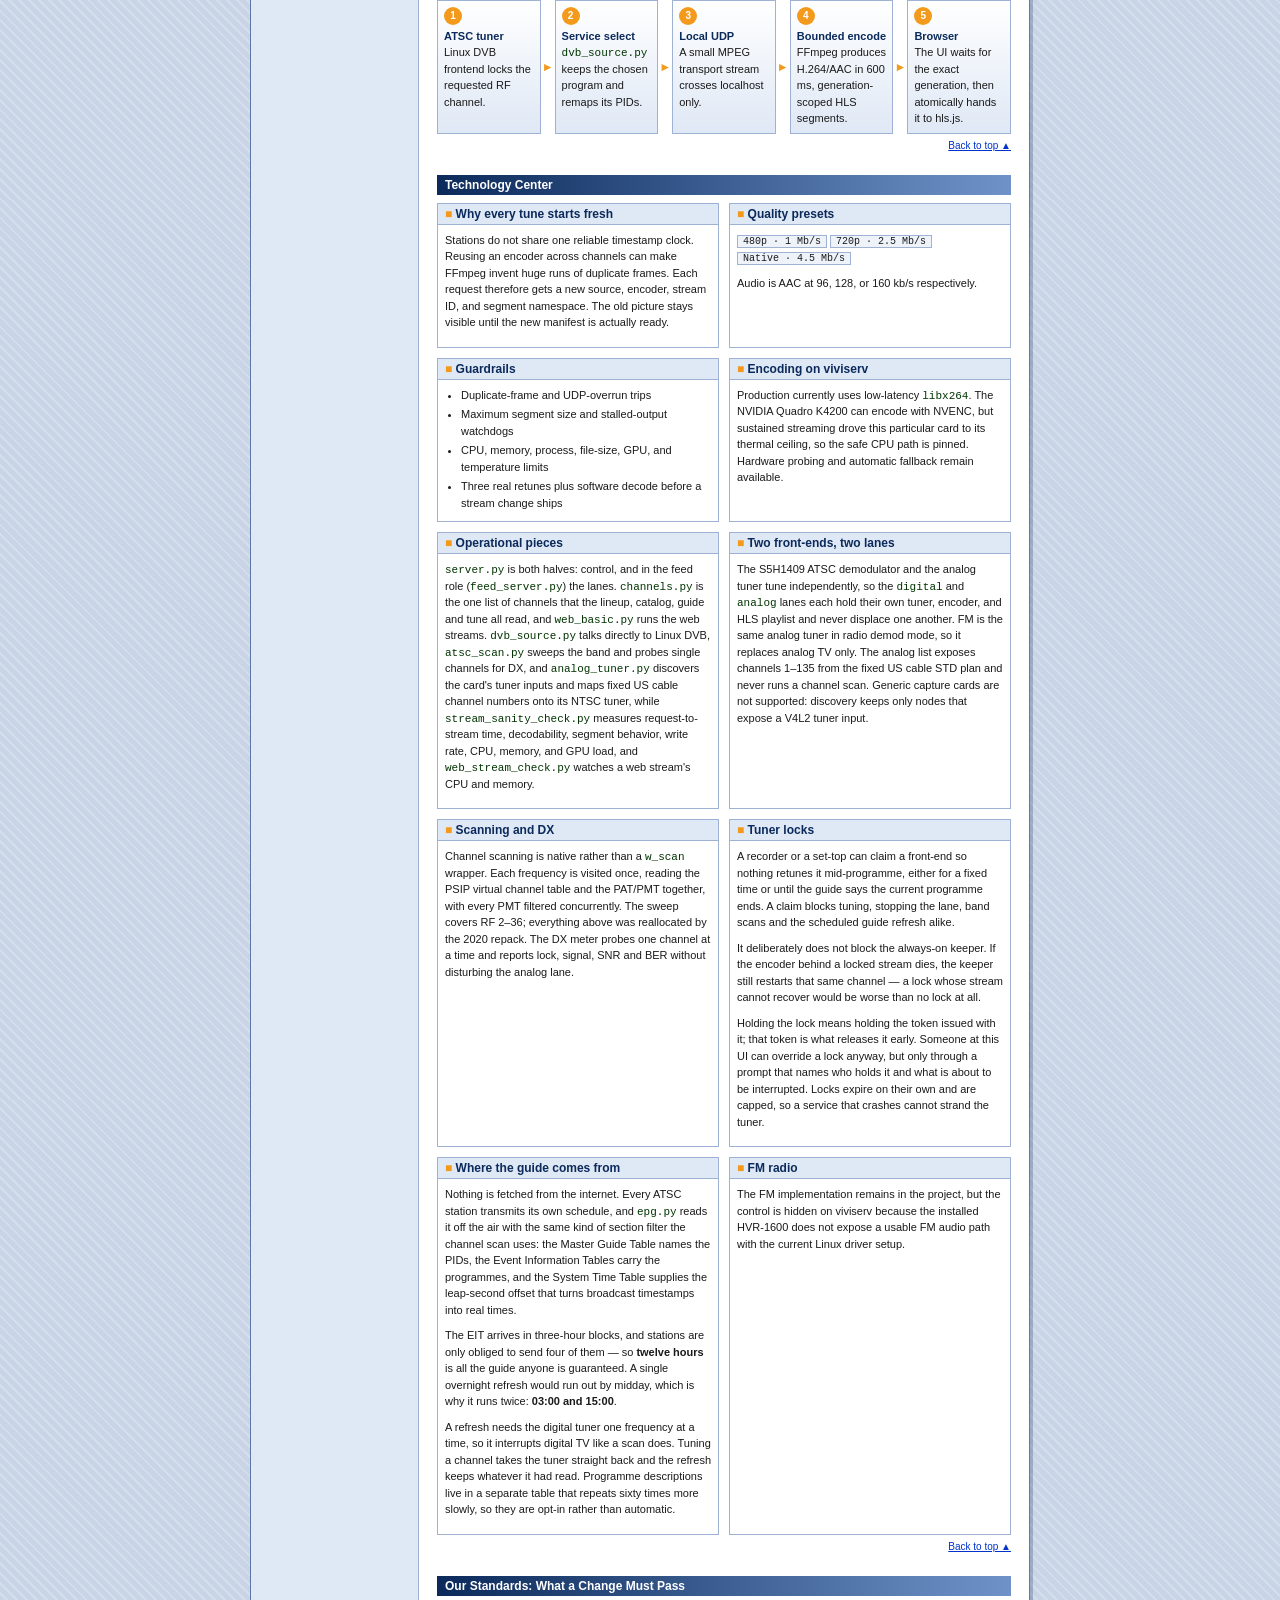
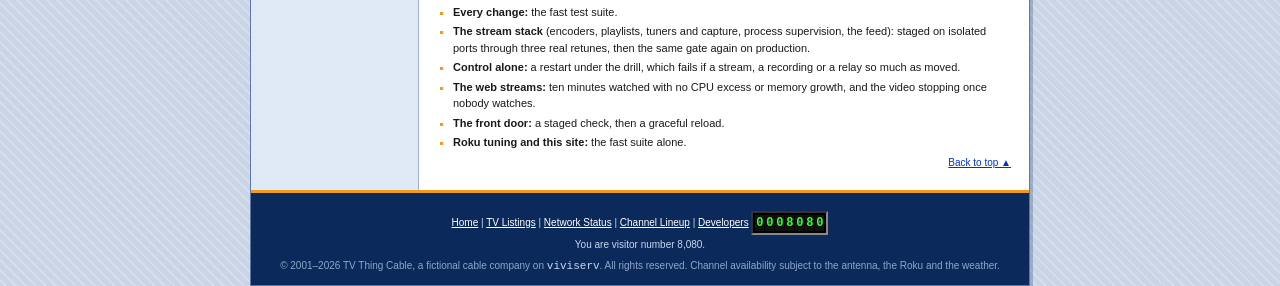
==== commit e3b83795: "Each server has its own settings and a Config page, a second node leaves the house Roku alone, and t" ====
--- a/static/about.html
+++ b/static/about.html
@@ -183,6 +183,7 @@
       <a class="navlink" href="dx.html">DX</a>
       <a class="navlink" href="roku.html">Roku</a>
       <a class="navlink" href="inputs.html">Inputs</a>
+      <a class="navlink" href="config.html">Config</a>
       <a class="navlink" href="about.html" aria-current="page">About</a>
     </nav>
   </header>
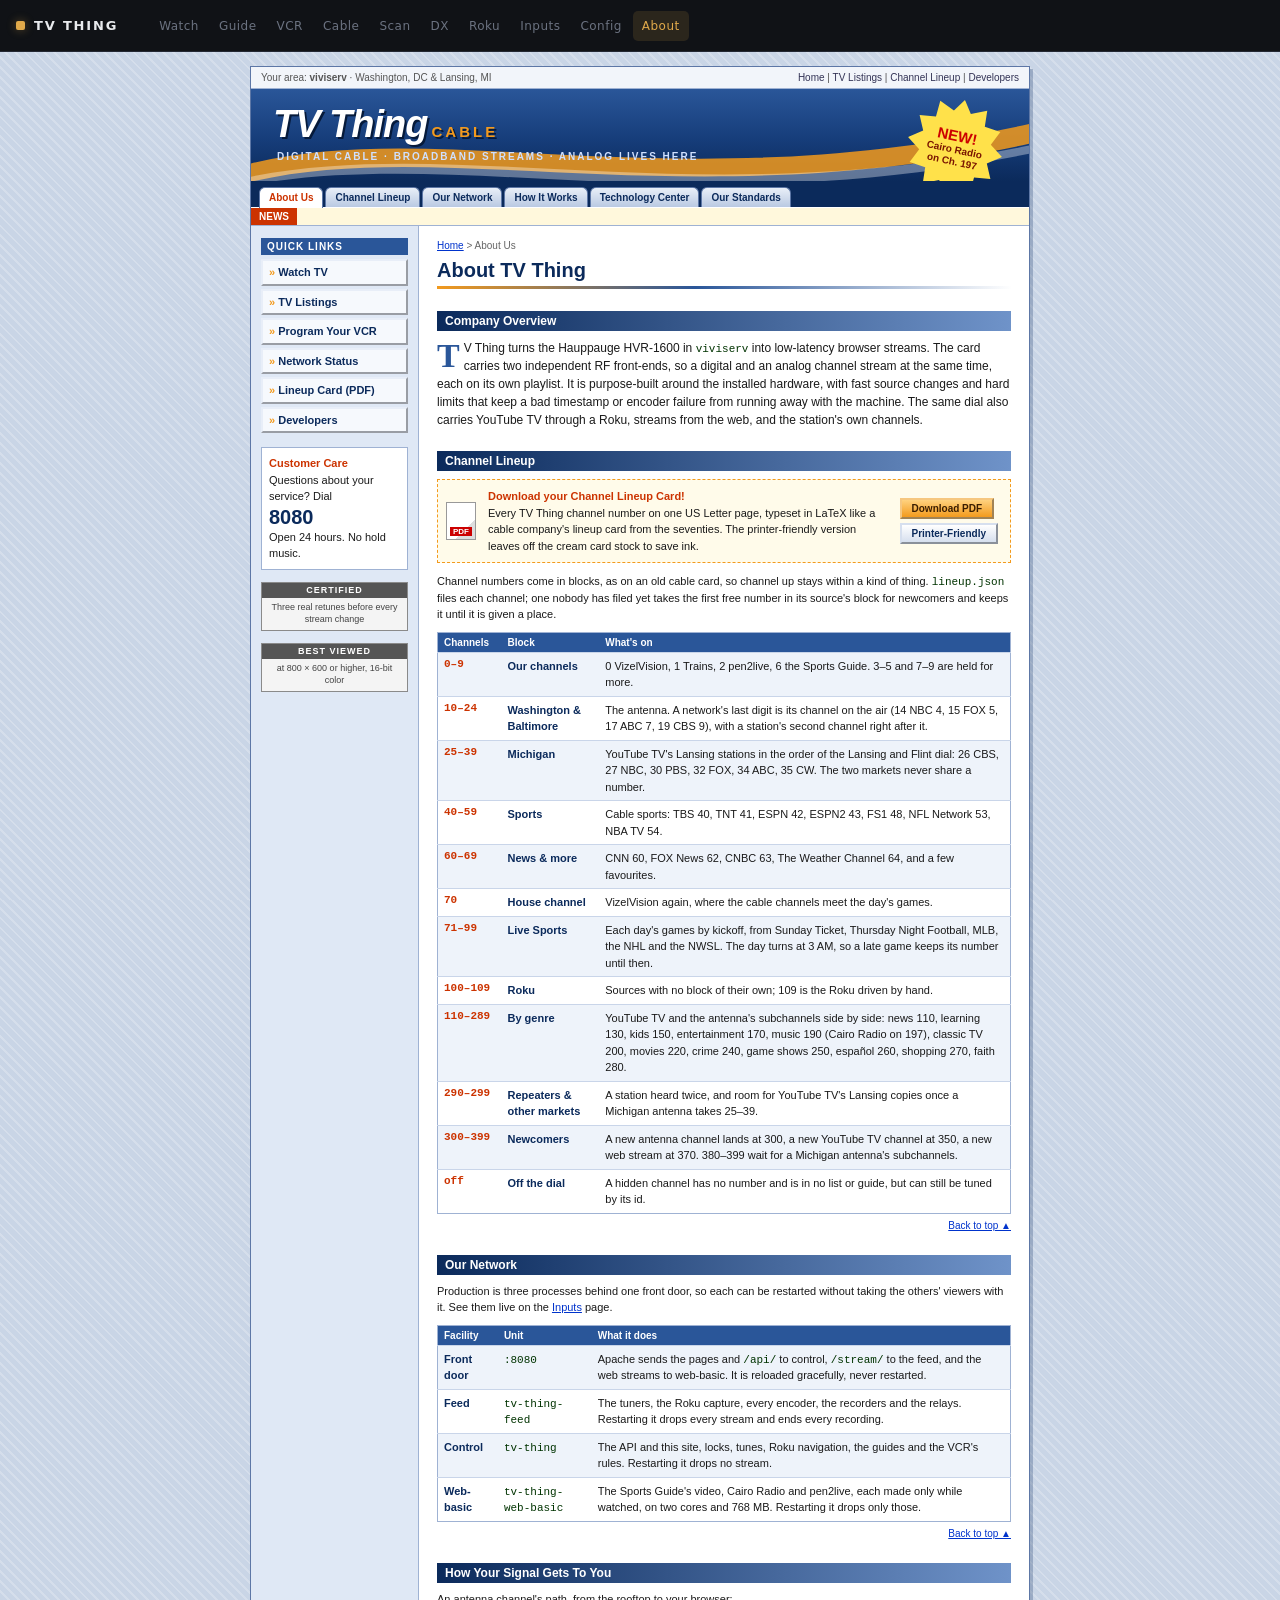
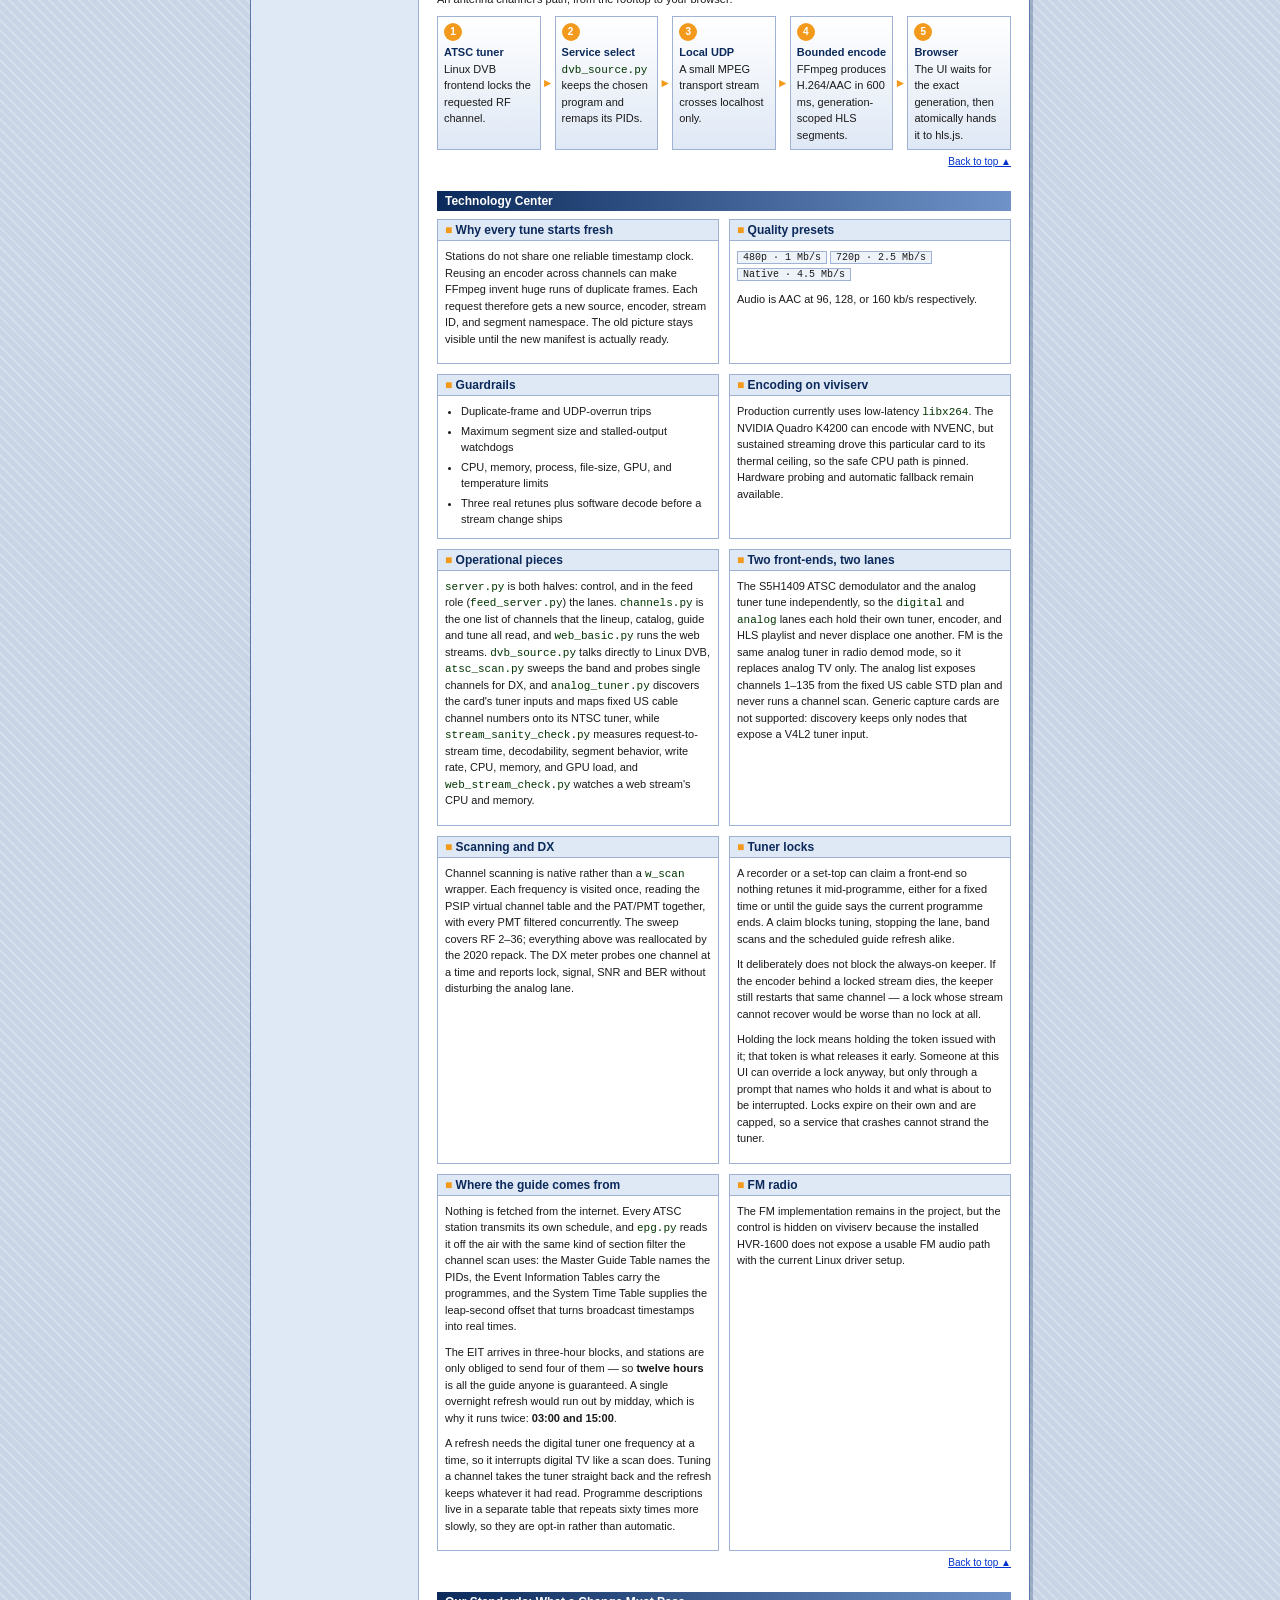
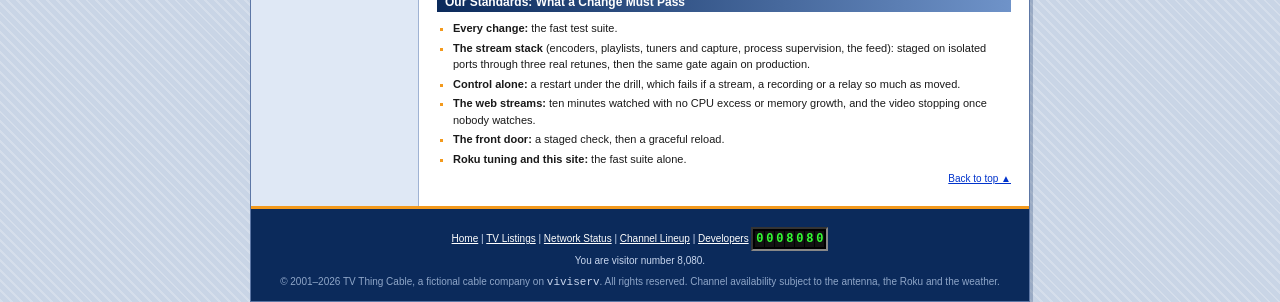
==== commit efc738c2: "NWSL games on ESPN+ tune from YouTube TV's ESPN page, whose last card and field hockey row no longer" ====
--- a/static/about.html
+++ b/static/about.html
@@ -281,7 +281,7 @@
           <tr><td class="ch">40–59</td><td><b>Sports</b></td><td>Cable sports: TBS 40, TNT 41, ESPN 42, ESPN2 43, FS1 48, NFL Network 53, NBA TV 54.</td></tr>
           <tr><td class="ch">60–69</td><td><b>News &amp; more</b></td><td>CNN 60, FOX News 62, CNBC 63, The Weather Channel 64, and a few favourites.</td></tr>
           <tr><td class="ch">70</td><td><b>House channel</b></td><td>VizelVision again, where the cable channels meet the day's games.</td></tr>
-          <tr><td class="ch">71–99</td><td><b>Live Sports</b></td><td>Each day's games by kickoff, from Sunday Ticket, Thursday Night Football, MLB and the NHL. The day turns at 3 AM, so a late game keeps its number until then.</td></tr>
+          <tr><td class="ch">71–99</td><td><b>Live Sports</b></td><td>Each day's games by kickoff, from Sunday Ticket, Thursday Night Football, MLB, the NHL and the NWSL. The day turns at 3 AM, so a late game keeps its number until then.</td></tr>
           <tr><td class="ch">100–109</td><td><b>Roku</b></td><td>Sources with no block of their own; 109 is the Roku driven by hand.</td></tr>
           <tr><td class="ch">110–289</td><td><b>By genre</b></td><td>YouTube TV and the antenna's subchannels side by side: news 110, learning 130, kids 150, entertainment 170, music 190 (Cairo Radio on 197), classic TV 200, movies 220, crime 240, game shows 250, español 260, shopping 270, faith 280.</td></tr>
           <tr><td class="ch">290–299</td><td><b>Repeaters &amp; other markets</b></td><td>A station heard twice, and room for YouTube TV's Lansing copies once a Michigan antenna takes 25–39.</td></tr>
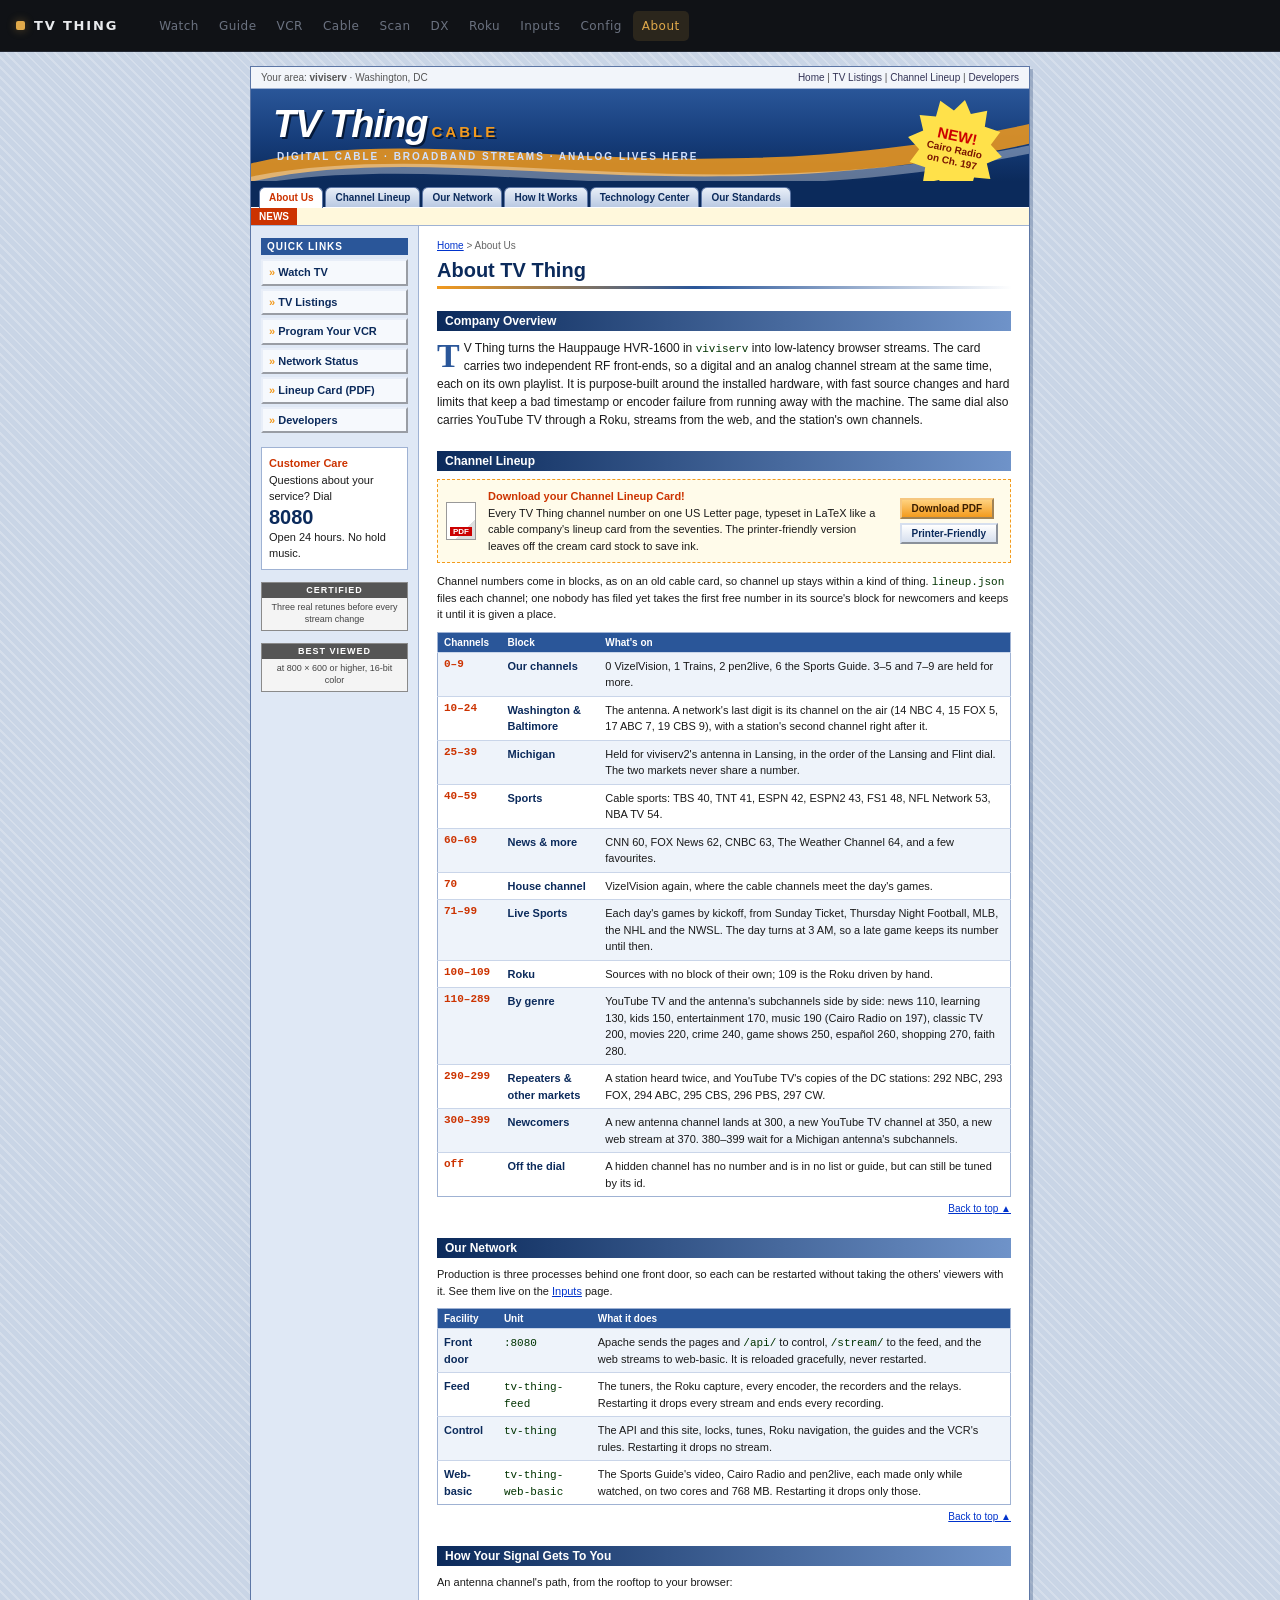
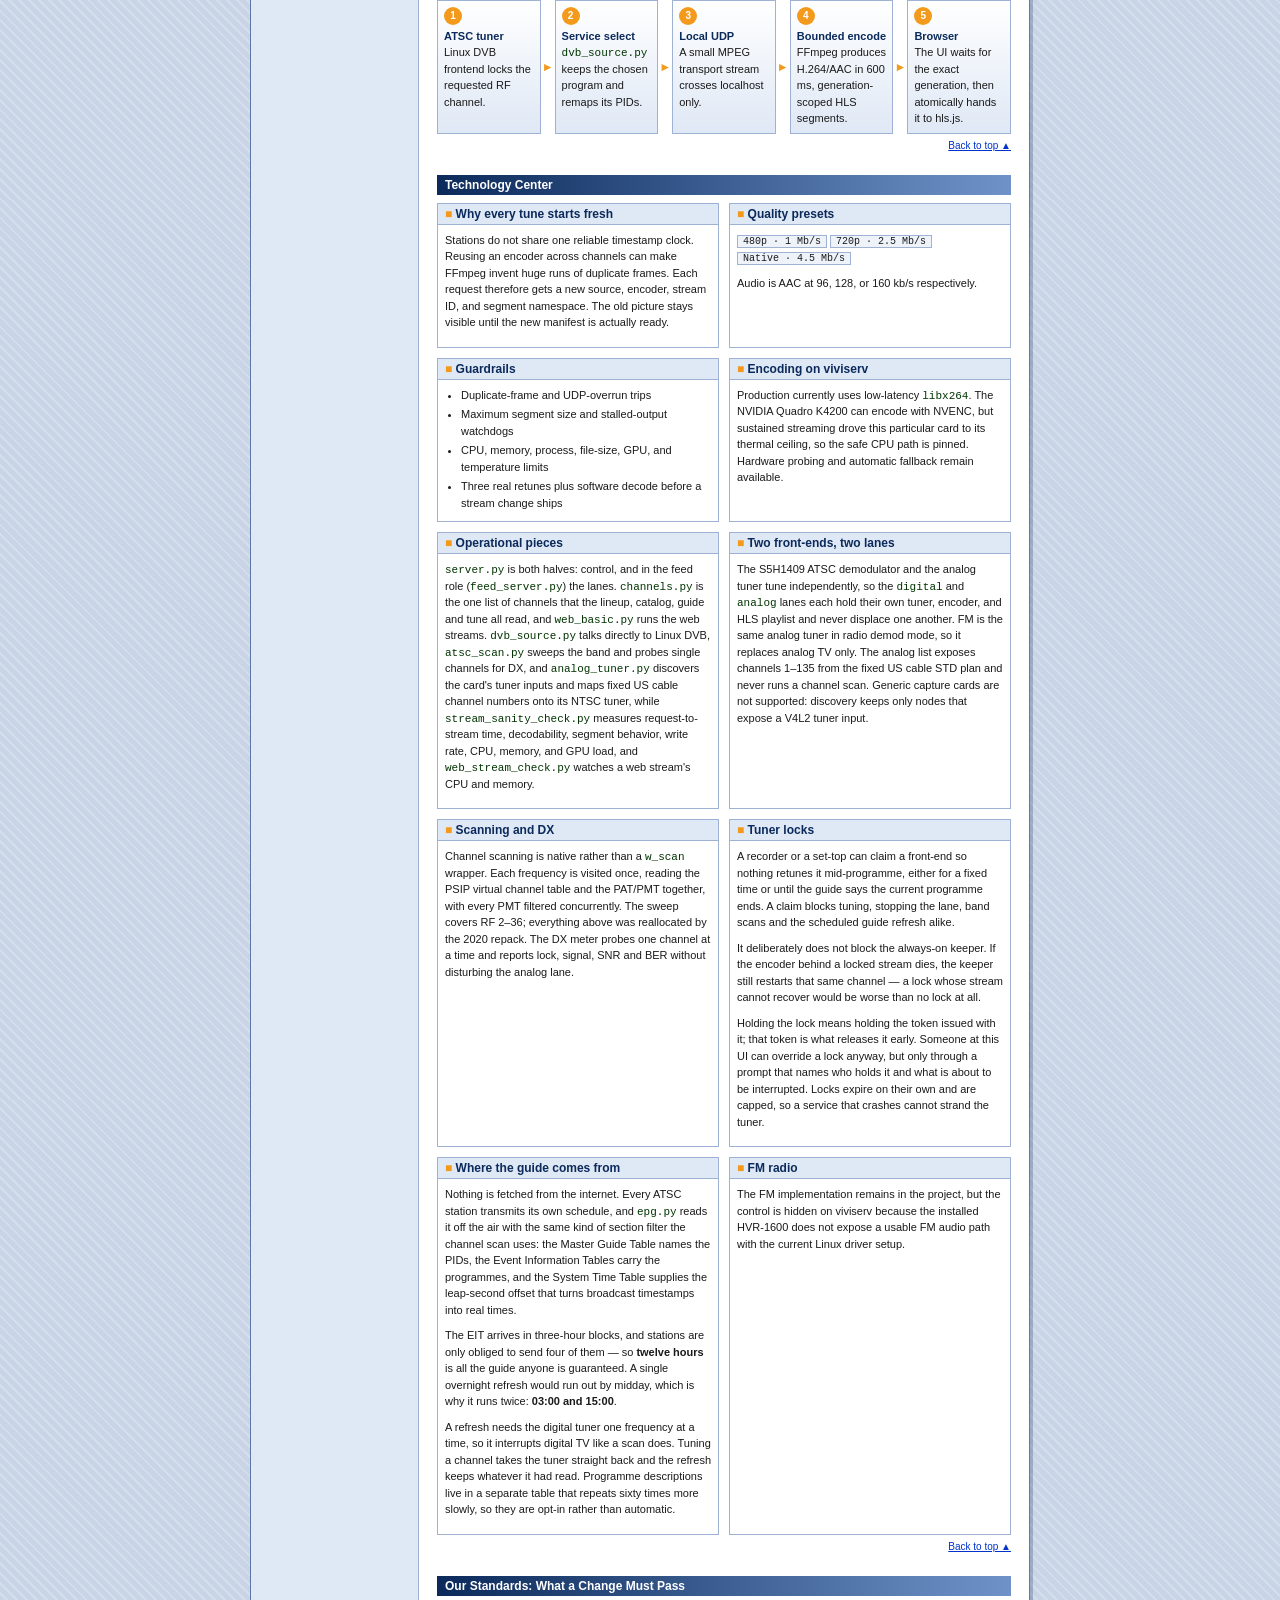
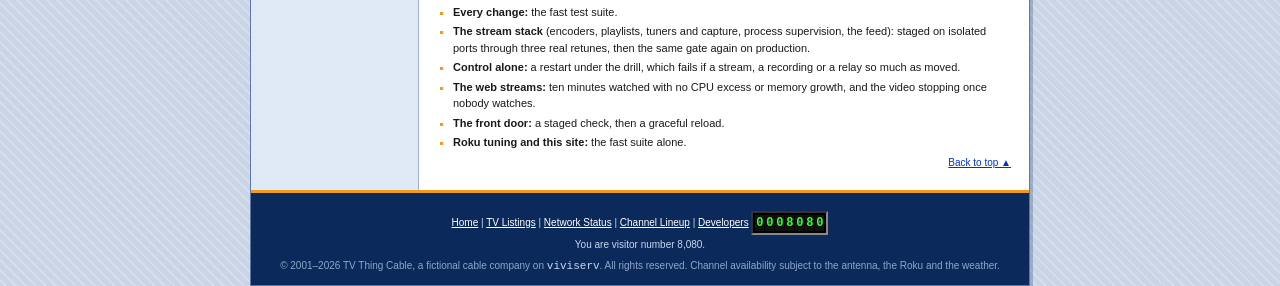
==== commit 3d5981dc: "YouTube TV places the Roku in Washington again Since 2026-11-07 the Roku's YouTube TV carries DC's l" ====
--- a/static/about.html
+++ b/static/about.html
@@ -190,7 +190,7 @@
 
 <div id="wrap">
   <div id="utility">
-    <span class="where">Your area: <b>viviserv</b> · Washington, DC &amp; Lansing, MI</span>
+    <span class="where">Your area: <b>viviserv</b> · Washington, DC</span>
     <span><a href="./">Home</a> | <a href="guide.html">TV Listings</a> | <a href="lineup-card.pdf">Channel Lineup</a> | <a href="api/v1">Developers</a></span>
   </div>
 
@@ -277,14 +277,14 @@
           <tr><th>Channels</th><th>Block</th><th>What's on</th></tr>
           <tr><td class="ch">0–9</td><td><b>Our channels</b></td><td>0 VizelVision, 1 Trains, 2 pen2live, 6 the Sports Guide. 3–5 and 7–9 are held for more.</td></tr>
           <tr><td class="ch">10–24</td><td><b>Washington &amp; Baltimore</b></td><td>The antenna. A network's last digit is its channel on the air (14 NBC 4, 15 FOX 5, 17 ABC 7, 19 CBS 9), with a station's second channel right after it.</td></tr>
-          <tr><td class="ch">25–39</td><td><b>Michigan</b></td><td>YouTube TV's Lansing stations in the order of the Lansing and Flint dial: 26 CBS, 27 NBC, 30 PBS, 32 FOX, 34 ABC, 35 CW. The two markets never share a number.</td></tr>
+          <tr><td class="ch">25–39</td><td><b>Michigan</b></td><td>Held for viviserv2's antenna in Lansing, in the order of the Lansing and Flint dial. The two markets never share a number.</td></tr>
           <tr><td class="ch">40–59</td><td><b>Sports</b></td><td>Cable sports: TBS 40, TNT 41, ESPN 42, ESPN2 43, FS1 48, NFL Network 53, NBA TV 54.</td></tr>
           <tr><td class="ch">60–69</td><td><b>News &amp; more</b></td><td>CNN 60, FOX News 62, CNBC 63, The Weather Channel 64, and a few favourites.</td></tr>
           <tr><td class="ch">70</td><td><b>House channel</b></td><td>VizelVision again, where the cable channels meet the day's games.</td></tr>
           <tr><td class="ch">71–99</td><td><b>Live Sports</b></td><td>Each day's games by kickoff, from Sunday Ticket, Thursday Night Football, MLB, the NHL and the NWSL. The day turns at 3 AM, so a late game keeps its number until then.</td></tr>
           <tr><td class="ch">100–109</td><td><b>Roku</b></td><td>Sources with no block of their own; 109 is the Roku driven by hand.</td></tr>
           <tr><td class="ch">110–289</td><td><b>By genre</b></td><td>YouTube TV and the antenna's subchannels side by side: news 110, learning 130, kids 150, entertainment 170, music 190 (Cairo Radio on 197), classic TV 200, movies 220, crime 240, game shows 250, español 260, shopping 270, faith 280.</td></tr>
-          <tr><td class="ch">290–299</td><td><b>Repeaters &amp; other markets</b></td><td>A station heard twice, and room for YouTube TV's Lansing copies once a Michigan antenna takes 25–39.</td></tr>
+          <tr><td class="ch">290–299</td><td><b>Repeaters &amp; other markets</b></td><td>A station heard twice, and YouTube TV's copies of the DC stations: 292 NBC, 293 FOX, 294 ABC, 295 CBS, 296 PBS, 297 CW.</td></tr>
           <tr><td class="ch">300–399</td><td><b>Newcomers</b></td><td>A new antenna channel lands at 300, a new YouTube TV channel at 350, a new web stream at 370. 380–399 wait for a Michigan antenna's subchannels.</td></tr>
           <tr><td class="ch">off</td><td><b>Off the dial</b></td><td>A hidden channel has no number and is in no list or guide, but can still be tuned by its id.</td></tr>
         </table>
